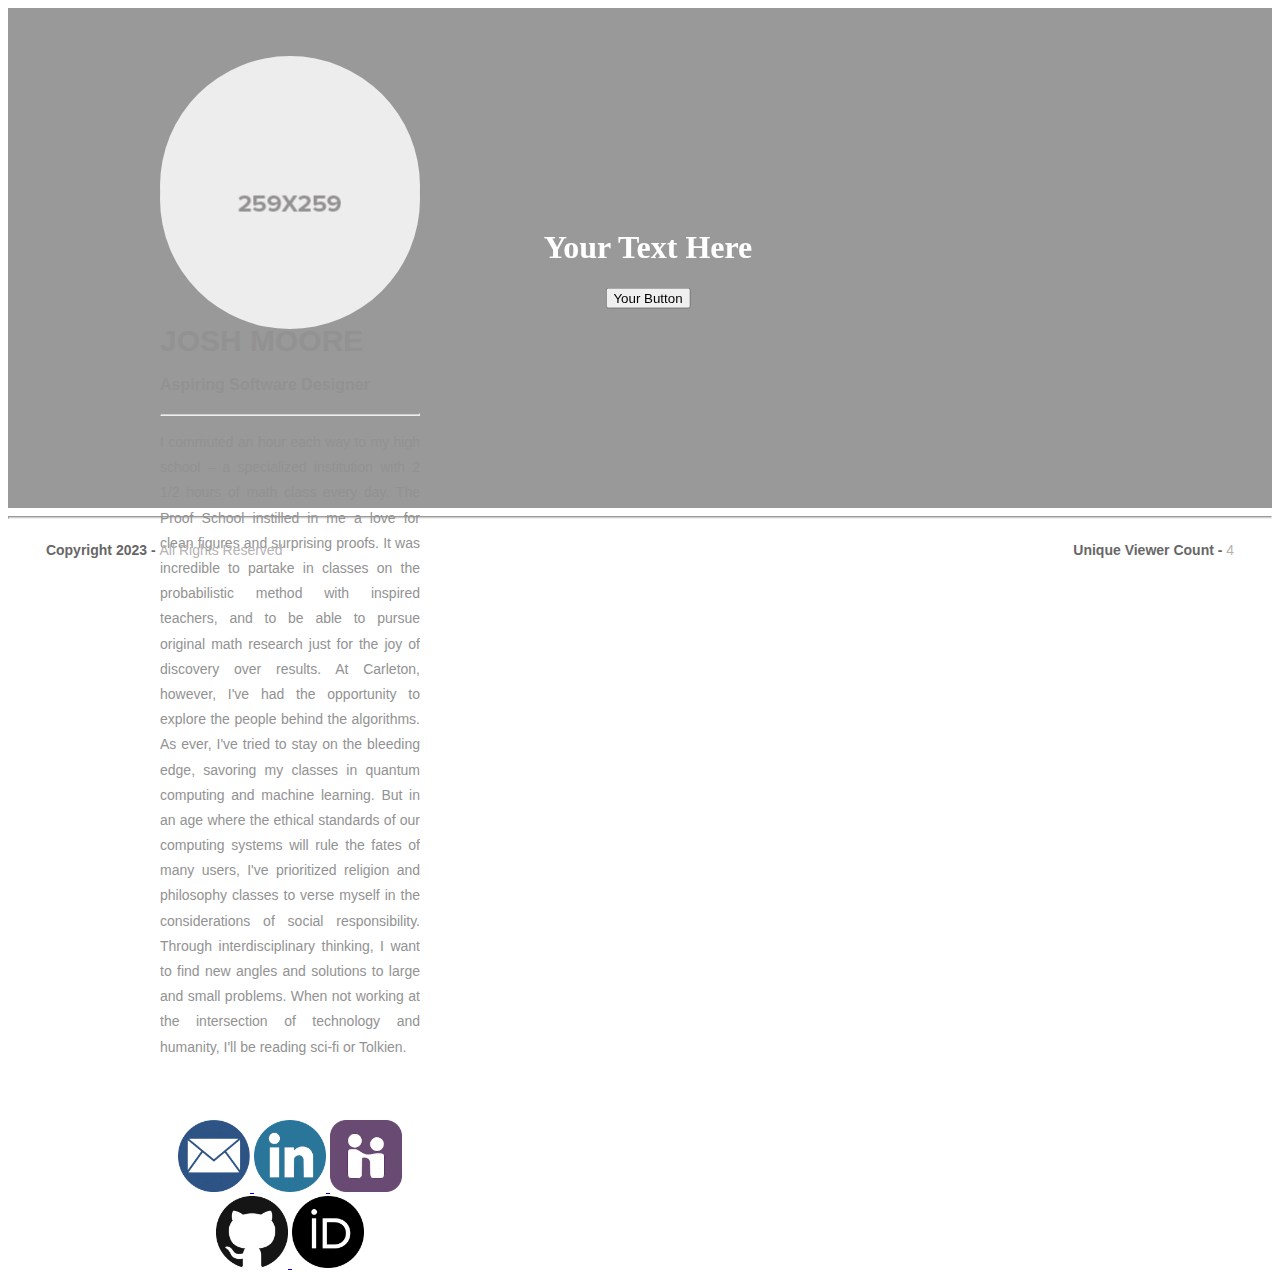
==== index.html @ 515a8f5a "Creating vienna project row" ====
<!doctype html>
<html>
<head>
<meta charset="UTF-8">
<meta name="viewport" content="width=device-width, initial-scale=1">
<title>About Page template By Adobe Dreamweaver</title>
<link href="styles/aboutPageStyle.css" rel="stylesheet" type="text/css">

<!--The following script tag downloads a font from the Adobe Edge Web Fonts server for use within the web page. We recommend that you do not modify it.-->
<script>var __adobewebfontsappname__="dreamweaver"</script><script src="http://use.edgefonts.net/montserrat:n4:default;source-sans-pro:n2:default.js" type="text/javascript"></script>
</head>

<body>
<!-- Header content -->
<header>
  <div class="profilePhoto"> 
    <!-- Profile photo --> 
    <img src="images/profilephoto.png" alt="Picture of me" class=profilePhoto>
	
  <!-- Identity details -->
  <section class="profileHeader">
    <h1>JOSH MOORE</h1>
    <h3>Aspiring Software Designer</h3>
    <hr>
    <p>I commuted an hour each way to my high school – a specialized institution with 2 1/2 hours of math class every day. The Proof School instilled in me a love for clean figures and surprising proofs. It was incredible to partake in classes on the probabilistic method with inspired teachers, and to be able to pursue original math research just for the joy of discovery over results.

	At Carleton, however, I've had the opportunity to explore the people behind the algorithms. As ever, I've tried to stay on the bleeding edge, savoring my classes in quantum computing and machine learning. But in an age where the ethical standards of our computing systems will rule the fates of many users, I've prioritized religion and philosophy classes to verse myself in the considerations of social responsibility. Through interdisciplinary thinking, I want to find new angles and solutions to large and small problems. 

	When not working at the intersection of technology and humanity, I'll be reading sci-fi or Tolkien.</p>
  </section>
  <!-- Links to Social network accounts -->
  <aside class="socialNetworkNavBar">
	<a href="mailto:moorej2@carleton.edu" class="social-media-button">
		<img src="images/socials/email.png" alt="Email Icon">
	</a>
    <a href="https://www.linkedin.com/in/josh-moore-8721551a2/" class="social-media-button">
    	<img src="images/socials/linkedin.png" alt="Linkedin Icon">
	</a>
	<a href="https://app.joinhandshake.com/stu/users/26780454" class="social-media-button">
    	<img src="images/socials/handshake.png" alt="Handshake Icon">
	</a>
	<a href="https://www.github.com/cosmcbun" class="social-media-button">
    	<img src="images/socials/github.png" alt="Github Icon">
	</a>
	<a href="https://www.orcid.org/0009-0009-2258-5365" class="social-media-button">
    	<img src="images/socials/orcid.png" alt="ORCID Icon">
	</a>
  </aside>
</header>
<!-- content -->
<section class="mainContent"> 
	<div id="compost" class="project-bar">
        <div class="project-info">
            <h1>Your Text Here</h1>
            <button>Your Button</button>
            <!-- Additional content here -->
        </div>
    </div>

  <!-- Contact details -->
  <!-- <section class="section1">
    <h2 class="sectionTitle">Content Holder 1</h2>
    <hr class="sectionTitleRule">
    <hr class="sectionTitleRule2">
    <div class="section1Content">
      <p><span>Email :</span> johndoe@email.com</p>
      <p><span>Website :</span> johndoe.com</p>
      <p><span>Phone :</span> (123)456 - 789000</p>
      <p><span>Address :</span> Anytown, Anycountry</p>
    </div>
  </section>
  <!-- Previous experience details -->
	
	
	
  <!-- <section class="section2">
    <h2 class="sectionTitle">Projects</h2>
    <hr class="sectionTitleRule">
    <hr class="sectionTitleRule2">
    <article class="section2Content">
      <h2 class="sectionContentTitle">Title & Company</h2>
      <h3 class="sectionContentSubTitle">Position / Date - Year</h3>
      <p class="sectionContent"> Lorem ipsum dolor sit amet, consectetuer adipiscing elit, sed diam nonummy nibh euismod tincidunt ut laoreet dolore magna aliquam erat volutpat. Ut wisi enim ad minim veniam, quis nostrud exerci tation ullamcorper suscipit lobortis nisl ut aliquip ex ea commodo consequat. Duis autem vel eum iriure dolor in hendrerit in vulputate velit esse molestie consequat, vel illum dolore eu feugiat nulla facilisis at vero eros et accumsan et iusto odio dignissim qui blandit praesent luptatum zzril delenit augue duis dolore te feugait nulla facilisi. Nam liber tempor cum soluta nobis eleifend option congue nihil imperdiet doming id quod mazim placerat facer possim assum. </p>
    </article>
    <article class="section2Content">
      <h2 class="sectionContentTitle"> Title & Company</h2>
      <h3 class="sectionContentSubTitle">Position / Date - Year</h3>
      <p class="sectionContent"> Lorem ipsum dolor sit amet, consectetuer adipiscing elit, sed diam nonummy nibh euismod tincidunt ut laoreet dolore magna aliquam erat volutpat. Ut wisi enim ad minim veniam, quis nostrud exerci tation ullamcorper suscipit lobortis nisl ut aliquip ex ea commodo consequat. Duis autem vel eum iriure dolor in hendrerit in vulputate velit esse molestie consequat, vel illum dolore eu feugiat nulla facilisis at vero eros et accumsan et iusto odio dignissim qui blandit praesent luptatum zzril delenit augue duis dolore te feugait nulla facilisi. Nam liber tempor cum soluta nobis eleifend option congue nihil imperdiet doming id quod mazim placerat facer possim assum. </p>
    </article>
</section>
    <!-- Replicate the above Div block to add more title and company details -->
</section>
<footer>
  <hr>
  <p class="footerDisclaimer">Copyright 2023 - <span>All Rights Reserved</span></p>
  <p class="footerNote">Unique Viewer Count - <span>4</span></p>
</footer>
</body>
</html>
---- styles/aboutPageStyle.css ----
@charset "utf-8";
/* Global Styles */

header {
	margin-left: auto;
	margin-right: auto;
	width: 92%;
	max-width: 960px;
	padding-left: 2.275%;
	padding-right: 2.275%;
}


.social-media-button img {
	height: 72px;
    filter: grayscale(40%); /* Make the image black and white */
    transition: filter 0.3s ease; /* Smooth transition for the filter */
}

.social-media-button:hover img {
    filter: none; /* Remove the filter on hover to show color */
}


.profilePhotoImage img {
	width: 260px;
	height: 260px;
}

.project-bar {
  /*   background-image: url('../images/compost project/dutch.JPG'); Replace with your image path */
    background-size: cover; /* Cover ensures the image covers the entire container */
    background-position: center; /* Centers the background image */
    position: relative; /* Allows absolute positioning of elements inside */
    width: 100vw; /* Full width of the container */
    height: 500px; /* Adjust the height as needed */
	
	
    filter: grayscale(90%); /* Make the image black and white */
    transition: filter 0.3s ease; /* Smooth transition for the filter */
}

#compost {
    background-image: url('../images/compost project/dutch.JPG'); /* Replace with your image path */
}

.project-info {
    position: absolute; /* Absolutely position the content within the container */
    top: 50%; /* Position the content in the middle */
    left: 50%;
    transform: translate(-50%, -50%); /* Center the content */
    color: white; /* Example text color */
    text-align: center; /* Center the text */
    /* Add additional styling as needed */
}

/* Add responsive design adjustments and other stylings as needed */



/* Header */
header {
	text-align: center;
	display: block;
}
header .profileLogo .logoPlaceholder {
	background-color: rgba(208,207,207,1.00);
	width: 187px;
	text-align: center;
}
header .logoPlaceholder span {
	width: 80px;
	height: 22px;
	font-family: 'Montserrat', sans-serif;
	color: rgba(255,255,255,1.00);
	font-size: 30px;
	font-weight: 700;
	line-height: 53px;
}
header .profilePhoto {
	background-color: rgba(237,237,237,1.00);
	width: 260px;
	border-radius: 50%;
	height: 260px;
	clear: both;
}
header .profileHeader h1 {
	font-family: 'Montserrat', sans-serif;
	color: rgba(146,146,146,1.00);
	font-size: 30px;
	font-weight: 700;
	line-height: 24px;
}
header .profileHeader h3 {
	font-family: sans-serif;
	color: rgba(146,146,146,1.00);
	font-size: 16px;
	font-weight: 700;
	line-height: 24px;
}
hr {
	background-color: rgba(208,207,207,1.00);
	height: 1px;
}
header .profileHeader p {
	font-family: sans-serif;
	color: rgba(146,146,146,1.00);
	font-size: 14px;
	font-weight: 400;
	line-height: 1.8;
	overflow-y: auto;
}
header .socialNetworkNavBar {
	text-align: center;
	display: block;
	margin-top: 60px;
	clear: both;
}
header .socialNetworkNavBar .socialNetworkNav {
	border-radius: 50%;
	cursor: pointer;
}
header .socialNetworkNavBar .socialNetworkNav img:hover {
	opacity: 0.5;
}
/* Main Content sections */
.mainContent {
	background-color: rgba(153,153,153,1.00);
}
/* Footer */
footer .footerDisclaimer {
	font-family: sans-serif;
	font-size: 14px;
	line-height: 18px;
	color: rgba(104,103,103,1.00);
	font-weight: 700;
}
footer .footerDisclaimer span {
	color: rgba(181,178,178,1.00);
	font-weight: 400;
}
footer .footerNote {
	font-family: sans-serif;
	font-size: 14px;
	line-height: 18px;
	color: rgba(104,103,103,1.00);
	font-weight: 700;
}
footer .footerNote span {
	color: rgba(181,178,178,1.00);
	font-weight: 400;
}

/* Media query for Mobile devices
@media only screen and (min-width : 285px) and (max-width : 480px) {
/* Header */
header {
	width: 100%;
	float: none;
}
header .profileLogo .logoPlaceholder {
	display: inline-block;
}
header .profilePhoto {
	display: inline-block;
}
header .profileHeader {
	text-align: center;
	margin-top: 10%;
}
header .profileHeader p {
	text-align: justify;
}
header .socialNetworkNavBar {
	text-align: center;
	display: block;
	margin-top: 60px;
	clear: both;
	margin-bottom: 15%;
}
header .socialNetworkNavBar .socialNetworkNav {
	width: 60px;
	height: 60px;
	display: inline-block;
	margin-right: 23px;
}
/* Main content sections */
.mainContent .section1 {
	text-align: center;
	margin-bottom: 10%;
}
.section1 .section1Title, .section2 .section1Title {
	text-align: center;
}
.section1 .sectionTitleRule, .section2 .sectionTitleRule {
	width: 100%;
}
.section1 .sectionTitleRule2, .section2 .sectionTitleRule2 {
	display: none;
}
.mainContent .section1 .section1Content {
	display: inline-block;
	text-align: left;
	font-family: sans-serif;
	text-align: justify;
}
.mainContent .section2 {
	display: block;
	text-align: center;
}
.section2 .section2Content {
	margin-top: 10%;
	text-align: justify;
	margin-bottom: 10%;
}
.mainContent .externalResourcesNav {
	margin-bottom: 10%;
}
.mainContent .externalResourcesNav .externalResources {
	width: 100%;
	height: 35px;
}
/* Footer */
footer {
	display: block;
	text-align: center;
	font-family: sans-serif;
}
}

/* Media Query for Tablets
@media only screen and (min-width : 481px) and (max-width : 1024px) {
/* Header */
header {
	width: 100%;
	float: none;
}
header .profileLogo .logoPlaceholder {
	display: inline-block;
	font-family: 'Montserrat', sans-serif;
}
header .profilePhoto {
	float: left;
	clear: both;
	margin-right: 3%;
	margin-top: 5%;
}
header .profileHeader {
	text-align: left;
	margin-top: 7%;
}
header .socialNetworkNavBar .socialNetworkNav {
	width: 74px;
	height: 74px;
	display: inline-block;
	margin-right: 23px;
}
/* Main content and sections */
.section1 .section1Title, .section2 .section1Title {
	text-align: center;
}
.section1 .sectionTitleRule, .section2 .sectionTitleRule {
	width: 100%;
}
.section1 .sectionTitleRule2, .section2 .sectionTitleRule2 {
	display: none;
}
.mainContent .section1 .section1Content {
	display: block;
	margin: 0% 0% 0% 20%;
	font-family: sans-serif;
	margin-top: 5%;
	margin-bottom: 5%;
}
.mainContent .section2 {
	clear: both;
}
.section2 .section2Content {
	padding: 0px;
	margin-left: 20%;
	font-family: sans-serif;
	margin-top: 5%;
	margin-bottom: 5%;
}
.mainContent .externalResourcesNav {
	margin-left: 20%;
	margin-top: 40px;
	margin-bottom: 40px;
	text-align: center;
	padding-top: 0px;
	clear: both;
}
.mainContent .externalResourcesNav .externalResources {
	width: 199px;
	height: 48px;
	margin-top: 5%;
}
/* Footer */
footer .footerDisclaimer {
	float: left;
	margin-left: 3%;
	font-family: sans-serif;
}
footer .footerNote {
	float: right;
	margin-right: 3%;
	font-family: sans-serif;
}
}

*/


/* Desktops and laptops  */
@media only screen and (min-width:1025px) {
/* Header */
header .profileLogo .logoPlaceholder {
	float: left;
	margin-bottom: 50px;
}
header .profilePhoto {
	float: left;
	clear: both;
	margin-right: 3%;
}
header .profileHeader {
	text-align: left;
	padding-top: 10%;
}
header .socialNetworkNavBar .socialNetworkNav {
	width: 74px;
	height: 74px;
	display: inline-block;
	margin-right: 23px;
}
/* Footer */
footer .footerDisclaimer {
	float: left;
	margin-left: 3%;
	font-family: sans-serif;
}
footer .footerNote {
	float: right;
	margin-right: 3%;
	font-family: sans-serif;
}
}
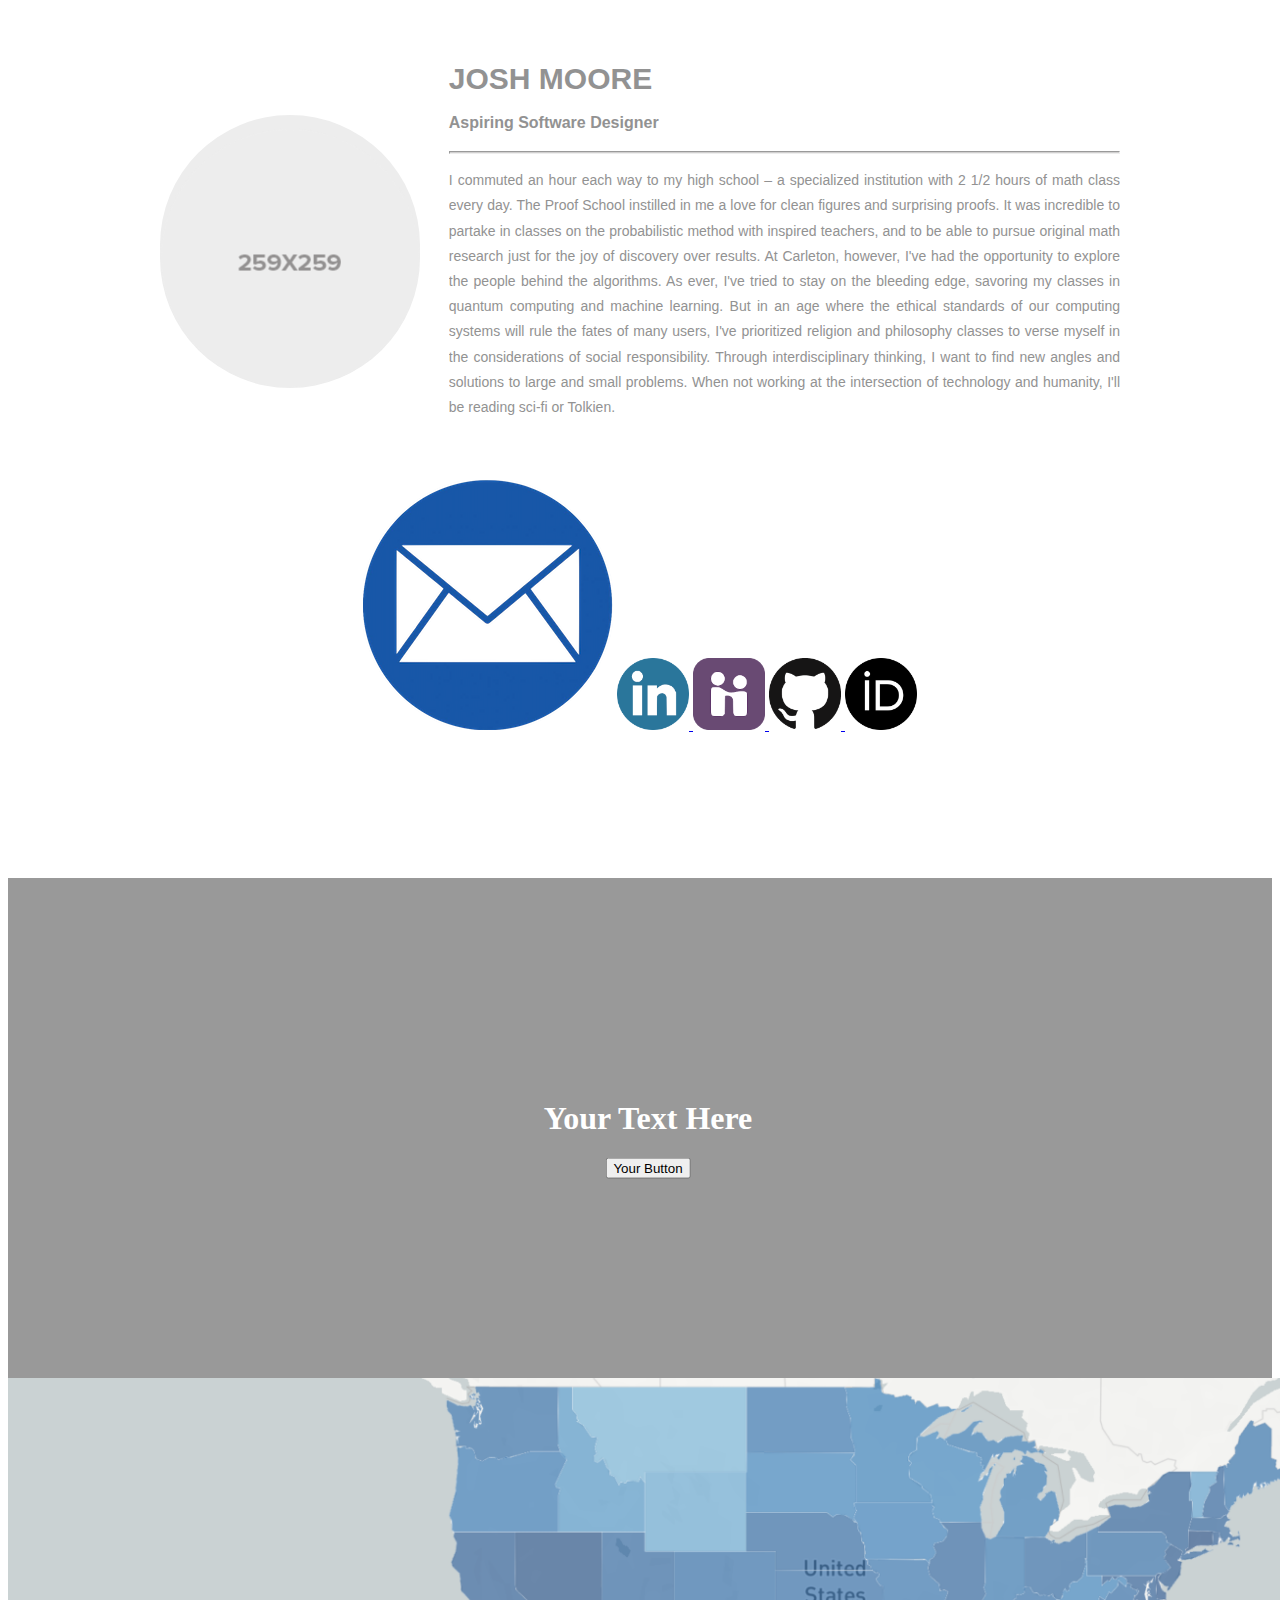
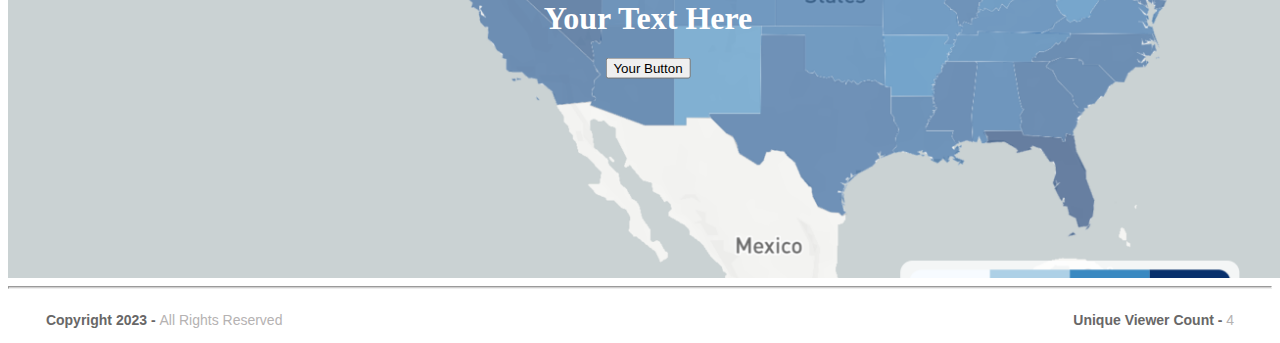
==== commit 4b68d15b: "first two banners" ====
--- a/index.html
+++ b/index.html
@@ -15,7 +15,8 @@
 <header>
   <div class="profilePhoto"> 
     <!-- Profile photo --> 
-    <img src="images/profilephoto.png" alt="Picture of me" class=profilePhoto>
+	  <img src="images/profilephoto.png" alt="Picture of me" class="profilePhoto">
+	</div>
 	
   <!-- Identity details -->
   <section class="profileHeader">
@@ -30,9 +31,8 @@
   </section>
   <!-- Links to Social network accounts -->
   <aside class="socialNetworkNavBar">
-	<a href="mailto:moorej2@carleton.edu" class="social-media-button">
-		<img src="images/socials/email.png" alt="Email Icon">
-	</a>
+		<img src="images/socials/email.png" alt="Email Icon" href="mailto:moorej2@carleton.edu" class="social-media-button">
+
     <a href="https://www.linkedin.com/in/josh-moore-8721551a2/" class="social-media-button">
     	<img src="images/socials/linkedin.png" alt="Linkedin Icon">
 	</a>
@@ -50,6 +50,14 @@
 <!-- content -->
 <section class="mainContent"> 
 	<div id="compost" class="project-bar">
+        <div class="project-info">
+            <h1>Your Text Here</h1>
+            <button>Your Button</button>
+            <!-- Additional content here -->
+        </div>
+    </div>
+
+	<div id="tpi" class="project-bar">
         <div class="project-info">
             <h1>Your Text Here</h1>
             <button>Your Button</button>
--- a/styles/aboutPageStyle.css
+++ b/styles/aboutPageStyle.css
@@ -28,20 +28,18 @@
 }
 
 .project-bar {
-  /*   background-image: url('../images/compost project/dutch.JPG'); Replace with your image path */
     background-size: cover; /* Cover ensures the image covers the entire container */
     background-position: center; /* Centers the background image */
     position: relative; /* Allows absolute positioning of elements inside */
     width: 100vw; /* Full width of the container */
     height: 500px; /* Adjust the height as needed */
-	
-	
-    filter: grayscale(90%); /* Make the image black and white */
-    transition: filter 0.3s ease; /* Smooth transition for the filter */
 }
 
 #compost {
     background-image: url('../images/compost project/dutch.JPG'); /* Replace with your image path */
+}
+#tpi {
+    background-image: url('../images/tpi project/clean.png'); /* Replace with your image path */
 }
 
 .project-info {
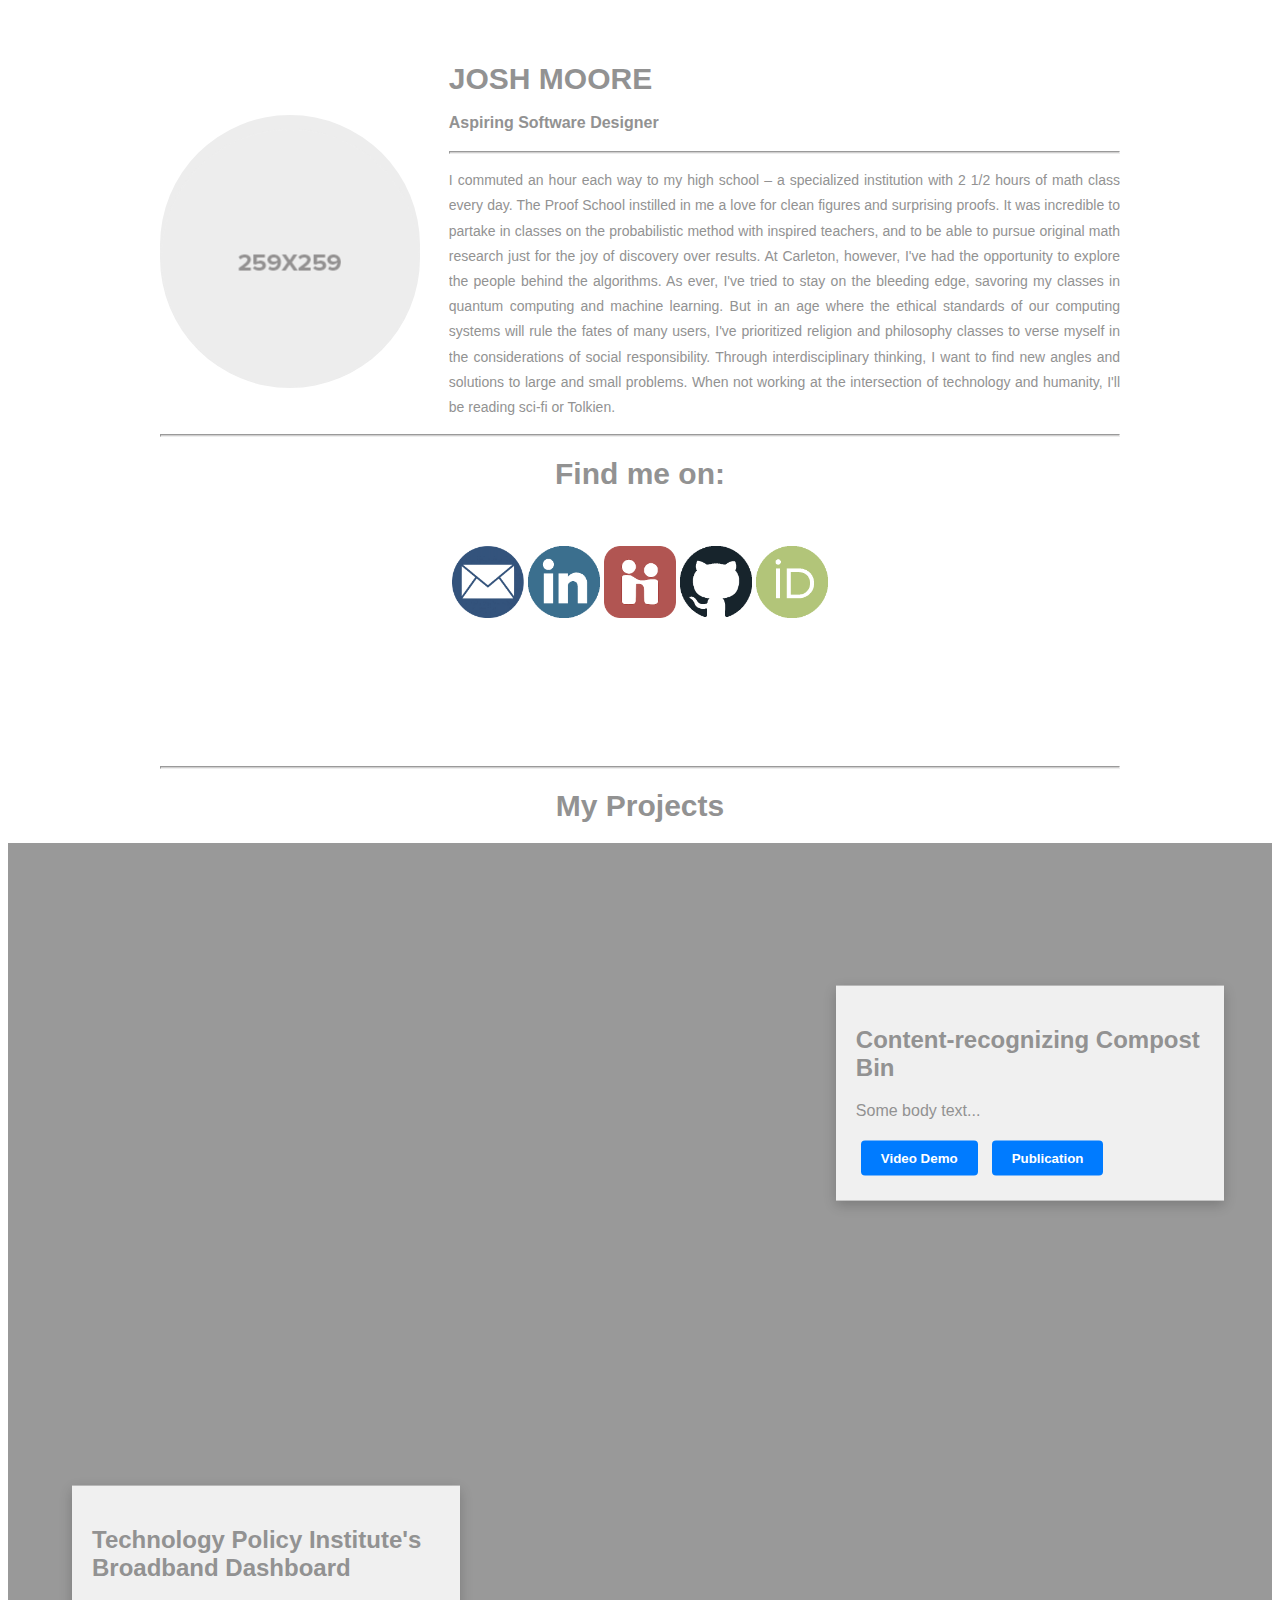
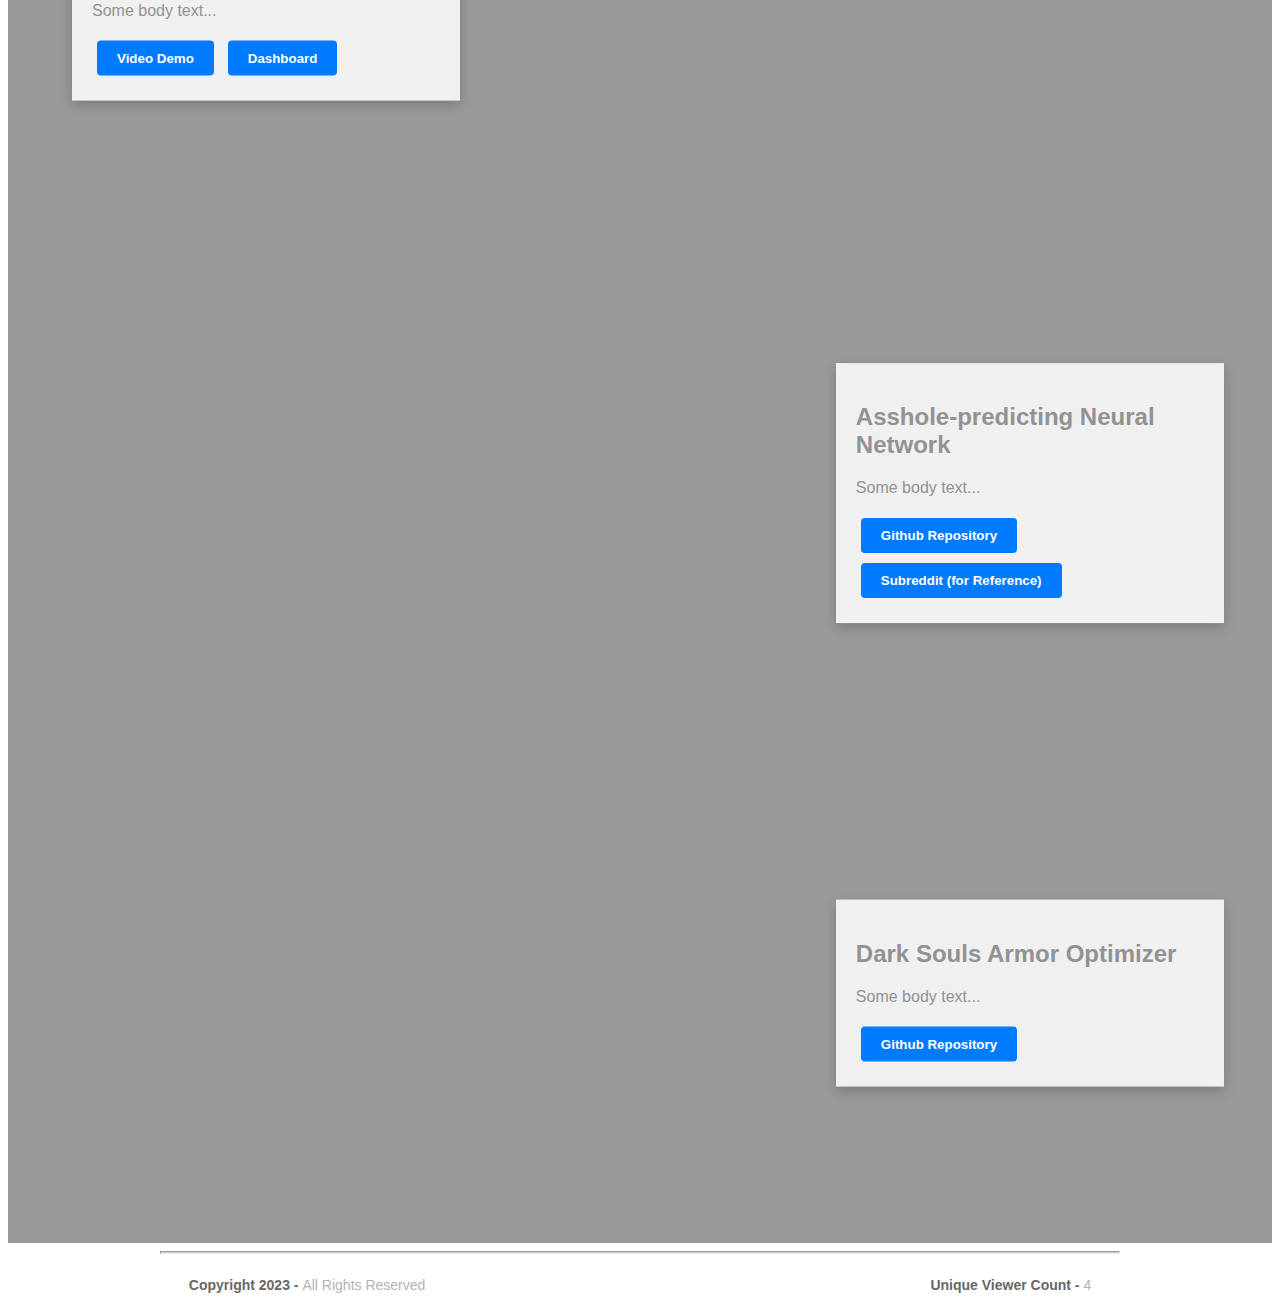
==== commit c1a7f0f1: "Project bars coming along" ====
--- a/index.html
+++ b/index.html
@@ -15,7 +15,7 @@
 <header>
   <div class="profilePhoto"> 
     <!-- Profile photo --> 
-	  <img src="images/profilephoto.png" alt="Picture of me" class="profilePhoto">
+	  <img src="images/profilephoto.png" alt="Picture of Josh Moore" class="profilePhoto">
 	</div>
 	
   <!-- Identity details -->
@@ -28,11 +28,14 @@
 	At Carleton, however, I've had the opportunity to explore the people behind the algorithms. As ever, I've tried to stay on the bleeding edge, savoring my classes in quantum computing and machine learning. But in an age where the ethical standards of our computing systems will rule the fates of many users, I've prioritized religion and philosophy classes to verse myself in the considerations of social responsibility. Through interdisciplinary thinking, I want to find new angles and solutions to large and small problems. 
 
 	When not working at the intersection of technology and humanity, I'll be reading sci-fi or Tolkien.</p>
+	  <hr>
   </section>
   <!-- Links to Social network accounts -->
+<h2 id="socials-label">Find me on:</h2>
   <aside class="socialNetworkNavBar">
-		<img src="images/socials/email.png" alt="Email Icon" href="mailto:moorej2@carleton.edu" class="social-media-button">
-
+	<a href="mailto:moorej2@carleton.edu" class="social-media-button">
+		<img src="images/socials/email.png" alt="Email Icon">
+	</a>
     <a href="https://www.linkedin.com/in/josh-moore-8721551a2/" class="social-media-button">
     	<img src="images/socials/linkedin.png" alt="Linkedin Icon">
 	</a>
@@ -46,57 +49,45 @@
     	<img src="images/socials/orcid.png" alt="ORCID Icon">
 	</a>
   </aside>
+<hr>
 </header>
 <!-- content -->
-<section class="mainContent"> 
+<h2 id="projects-label">My Projects</h2>
+  <section class="mainContent"> 
 	<div id="compost" class="project-bar">
-        <div class="project-info">
-            <h1>Your Text Here</h1>
-            <button>Your Button</button>
-            <!-- Additional content here -->
-        </div>
+      <div class="project-content right">
+        <h2>Content-recognizing Compost Bin</h2>
+        <p>Some body text...</p>
+        <a href="https://www.youtube.com/watch?v=Ou5JqmEKbwk"><button class="project-button">Video Demo</button></a>
+        <a href="https://doi.org/10.1145/3626705.3631881"><button class="project-button">Publication</button></a>
+      </div>
     </div>
 
 	<div id="tpi" class="project-bar">
-        <div class="project-info">
-            <h1>Your Text Here</h1>
-            <button>Your Button</button>
-            <!-- Additional content here -->
-        </div>
+      <div class="project-content left">
+        <h2>Technology Policy Institute's Broadband Dashboard</h2>
+        <p>Some body text...</p>
+        <a href="https://youtu.be/ejzFaKAirOI"><button class="project-button">Video Demo</button></a>
+        <a href="https://tpibroadband.com/"><button class="project-button">Dashboard</button></a>
+      </div>
     </div>
-
-  <!-- Contact details -->
-  <!-- <section class="section1">
-    <h2 class="sectionTitle">Content Holder 1</h2>
-    <hr class="sectionTitleRule">
-    <hr class="sectionTitleRule2">
-    <div class="section1Content">
-      <p><span>Email :</span> johndoe@email.com</p>
-      <p><span>Website :</span> johndoe.com</p>
-      <p><span>Phone :</span> (123)456 - 789000</p>
-      <p><span>Address :</span> Anytown, Anycountry</p>
+	
+	<div id="aita" class="project-bar">
+      <div class="project-content right">
+        <h2>Asshole-predicting Neural Network</h2>
+        <p>Some body text...</p>
+        <a href="https://github.com/cosmcbun/CS230_AITA_Final_Project"><button class="project-button">Github Repository</button></a>
+        <a href="https://www.reddit.com/r/AmItheAsshole/"><button class="project-button">Subreddit (for Reference)</button></a>
+      </div>
     </div>
-  </section>
-  <!-- Previous experience details -->
 	
-	
-	
-  <!-- <section class="section2">
-    <h2 class="sectionTitle">Projects</h2>
-    <hr class="sectionTitleRule">
-    <hr class="sectionTitleRule2">
-    <article class="section2Content">
-      <h2 class="sectionContentTitle">Title & Company</h2>
-      <h3 class="sectionContentSubTitle">Position / Date - Year</h3>
-      <p class="sectionContent"> Lorem ipsum dolor sit amet, consectetuer adipiscing elit, sed diam nonummy nibh euismod tincidunt ut laoreet dolore magna aliquam erat volutpat. Ut wisi enim ad minim veniam, quis nostrud exerci tation ullamcorper suscipit lobortis nisl ut aliquip ex ea commodo consequat. Duis autem vel eum iriure dolor in hendrerit in vulputate velit esse molestie consequat, vel illum dolore eu feugiat nulla facilisis at vero eros et accumsan et iusto odio dignissim qui blandit praesent luptatum zzril delenit augue duis dolore te feugait nulla facilisi. Nam liber tempor cum soluta nobis eleifend option congue nihil imperdiet doming id quod mazim placerat facer possim assum. </p>
-    </article>
-    <article class="section2Content">
-      <h2 class="sectionContentTitle"> Title & Company</h2>
-      <h3 class="sectionContentSubTitle">Position / Date - Year</h3>
-      <p class="sectionContent"> Lorem ipsum dolor sit amet, consectetuer adipiscing elit, sed diam nonummy nibh euismod tincidunt ut laoreet dolore magna aliquam erat volutpat. Ut wisi enim ad minim veniam, quis nostrud exerci tation ullamcorper suscipit lobortis nisl ut aliquip ex ea commodo consequat. Duis autem vel eum iriure dolor in hendrerit in vulputate velit esse molestie consequat, vel illum dolore eu feugiat nulla facilisis at vero eros et accumsan et iusto odio dignissim qui blandit praesent luptatum zzril delenit augue duis dolore te feugait nulla facilisi. Nam liber tempor cum soluta nobis eleifend option congue nihil imperdiet doming id quod mazim placerat facer possim assum. </p>
-    </article>
-</section>
-    <!-- Replicate the above Div block to add more title and company details -->
+	<div id="souls" class="project-bar">
+      <div class="project-content right">
+        <h2>Dark Souls Armor Optimizer</h2>
+        <p>Some body text...</p>
+        <a href="https://github.com/cosmcbun/Dark-Souls-Armor-Optimizer"><button class="project-button">Github Repository</button></a>
+      </div>
+    </div>
 </section>
 <footer>
   <hr>
--- a/styles/aboutPageStyle.css
+++ b/styles/aboutPageStyle.css
@@ -1,7 +1,7 @@
 @charset "utf-8";
 /* Global Styles */
 
-header {
+header, footer {
 	margin-left: auto;
 	margin-right: auto;
 	width: 92%;
@@ -13,7 +13,7 @@
 
 .social-media-button img {
 	height: 72px;
-    filter: grayscale(40%); /* Make the image black and white */
+    filter: grayscale(50%); /* Make the image black and white */
     transition: filter 0.3s ease; /* Smooth transition for the filter */
 }
 
@@ -26,32 +26,77 @@
 	width: 260px;
 	height: 260px;
 }
+
+#projects-label, #socials-label {
+	font-family: 'Montserrat', sans-serif;
+	color: rgba(146,146,146,1.00);
+	font-size: 30px;
+	font-weight: 700;
+	line-height: 24px;
+	text-align-last: center;
+}
+
 
 .project-bar {
     background-size: cover; /* Cover ensures the image covers the entire container */
     background-position: center; /* Centers the background image */
     position: relative; /* Allows absolute positioning of elements inside */
-    width: 100vw; /* Full width of the container */
+    width: 100vw; /* Full width of the container causes a scroll wheel on bottom, sadly */
     height: 500px; /* Adjust the height as needed */
-}
-
-#compost {
-    background-image: url('../images/compost project/dutch.JPG'); /* Replace with your image path */
-}
-#tpi {
-    background-image: url('../images/tpi project/clean.png'); /* Replace with your image path */
-}
-
-.project-info {
-    position: absolute; /* Absolutely position the content within the container */
-    top: 50%; /* Position the content in the middle */
-    left: 50%;
-    transform: translate(-50%, -50%); /* Center the content */
-    color: white; /* Example text color */
-    text-align: center; /* Center the text */
-    /* Add additional styling as needed */
-}
-
+	
+    background-repeat: no-repeat;
+	background-attachment: fixed;
+}
+
+#compost {background-image: url('../images/compost project/dutch.JPG');}
+#tpi {background-image: url('../images/tpi project/clean.png');}
+#aita {background-image: url('../images/aita project/base.png');}
+#souls {background-image: url('../images/souls project/base.png');}
+
+.project-content {
+    position: absolute;
+    top: 50%; /* Center vertically */
+    transform: translateY(-50%);
+    width: 27.2%; /* Adjust as needed */
+    background-color: #f0f0f0; /* Your chosen background color */
+    padding: 20px;
+    box-shadow: 0 4px 12px rgba(0,0,0,0.2); /* Optional: adds depth */
+    /* Add more styling as needed */
+}
+
+.project-content.right {right: 5%;}
+.project-content.left {left: 5%;}
+
+.project-content h2, .project-content p {
+    font-family: 'Montserrat', sans-serif;
+	color: rgba(146,146,146,1.00);
+}
+
+.project-button {
+    display: inline-block;
+    padding: 10px 20px; /* Adjust size as needed */
+    background-color: #007BFF; /* Your chosen button color */
+    color: white; /* Text color */
+    text-align: center;
+    text-decoration: none; /* Removes underline from links */
+    font-weight: bold;
+    border: none;
+    border-radius: 4px; /* Optional: for slightly rounded corners */
+    transition: background-color 0.3s ease; /* Smooth transition for hover effect */
+    margin: 5px; /* Space between buttons */
+}
+
+.project-button:hover {
+    background-color: #0056b3; /* Darker shade for hover effect */
+    /* Additional hover styles */
+}
+
+
+
+
+a {
+	text-decoration: none;
+}
 /* Add responsive design adjustments and other stylings as needed */
 
 
@@ -111,7 +156,7 @@
 header .socialNetworkNavBar {
 	text-align: center;
 	display: block;
-	margin-top: 60px;
+	margin-top: 0px;
 	clear: both;
 }
 header .socialNetworkNavBar .socialNetworkNav {
@@ -165,6 +210,7 @@
 header .profileHeader {
 	text-align: center;
 	margin-top: 10%;
+	max-height: 400px;
 }
 header .profileHeader p {
 	text-align: justify;
@@ -306,8 +352,6 @@
 }
 }
 
-*/
-
 
 /* Desktops and laptops  */
 @media only screen and (min-width:1025px) {
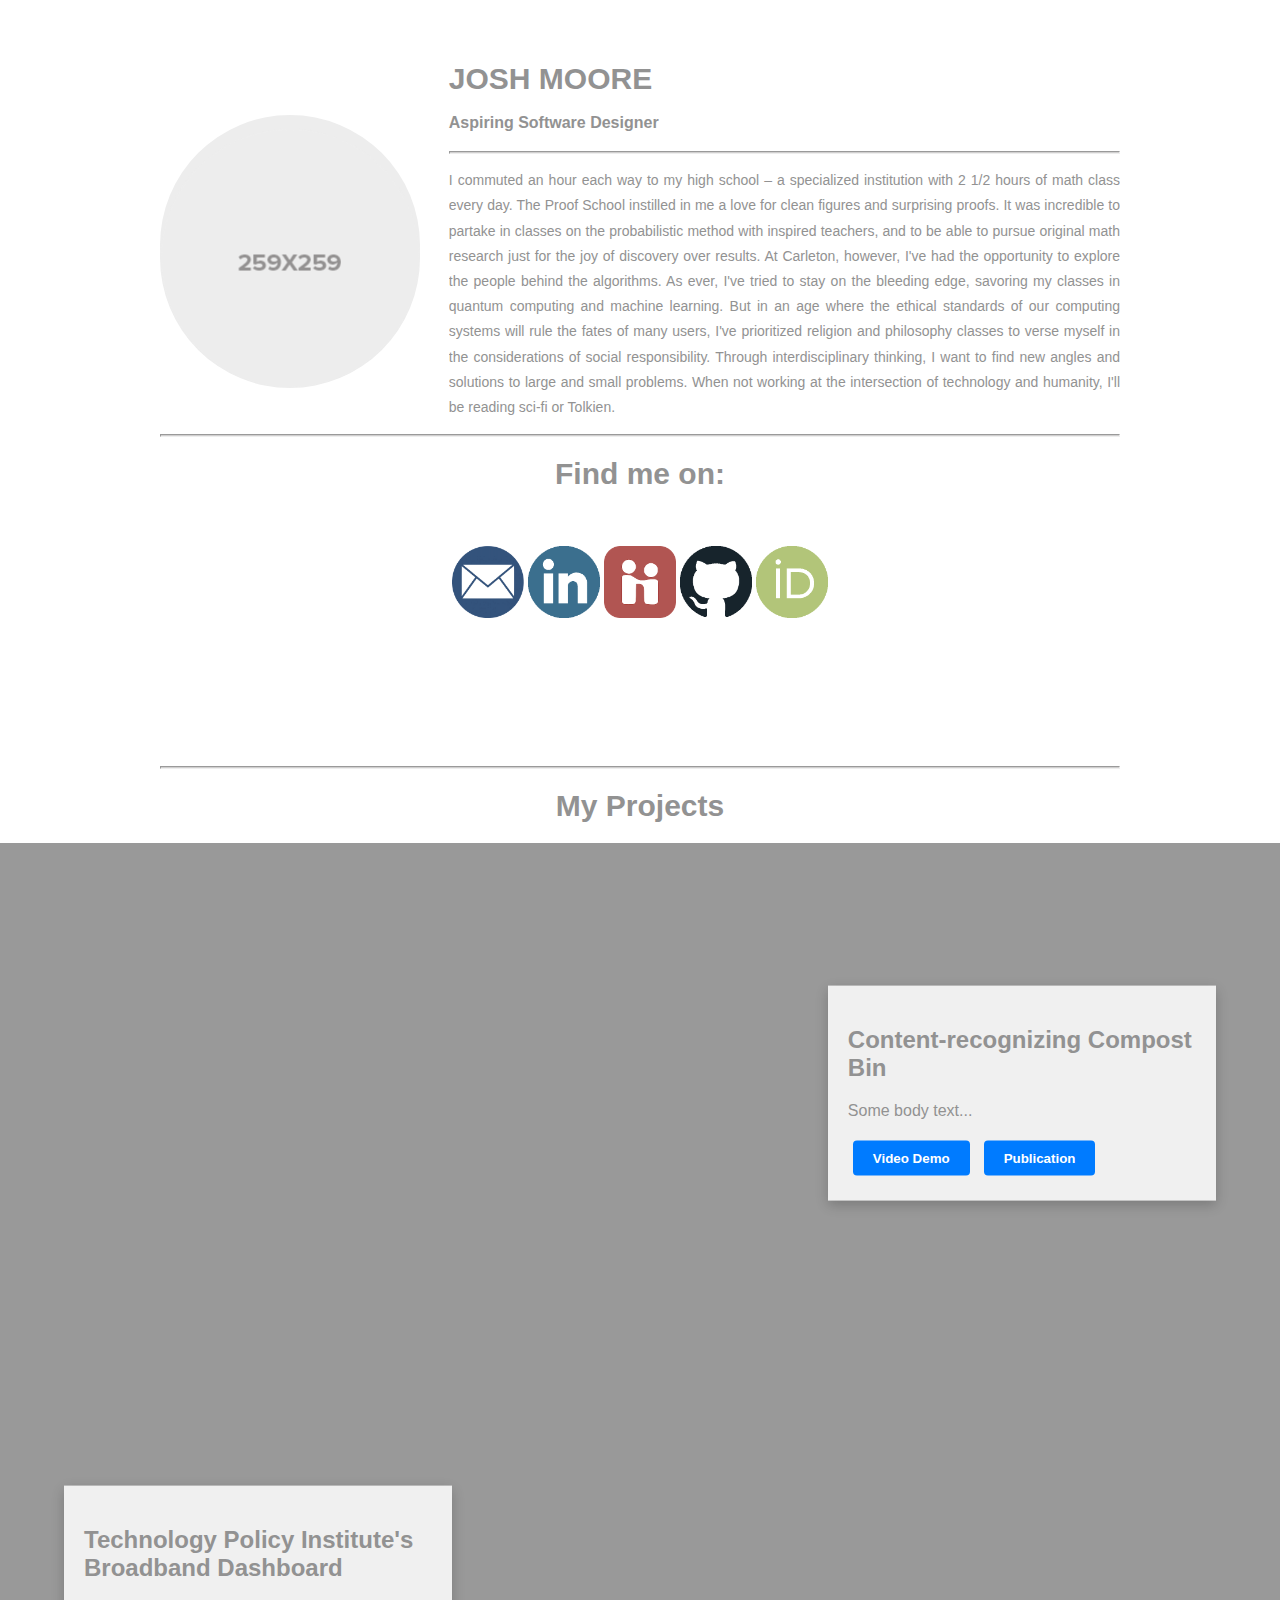
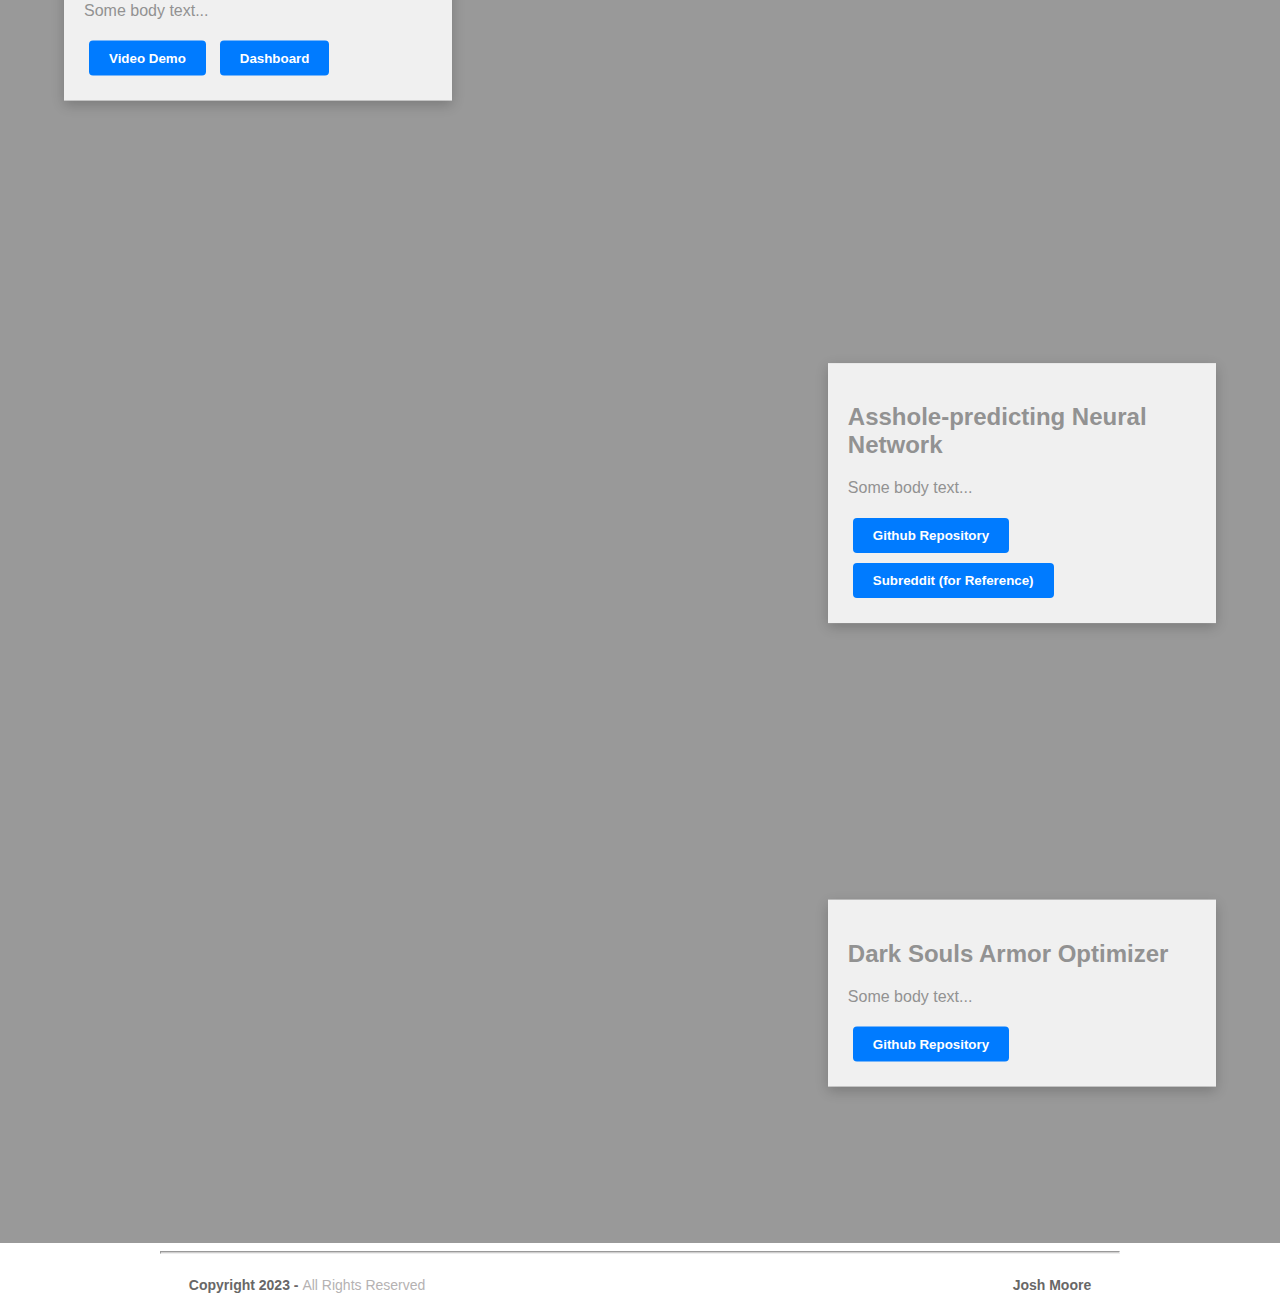
==== commit ef32d13e: "fixed scrollbar on bottom yay" ====
--- a/index.html
+++ b/index.html
@@ -92,7 +92,16 @@
 <footer>
   <hr>
   <p class="footerDisclaimer">Copyright 2023 - <span>All Rights Reserved</span></p>
-  <p class="footerNote">Unique Viewer Count - <span>4</span></p>
+  <p class="footerNote">Josh Moore</p>
 </footer>
+
+<script>
+    document.addEventListener("DOMContentLoaded", function() {
+        var scrollbarWidth = window.innerWidth - document.documentElement.clientWidth;
+        var imageContainer = document.querySelector('.project-bar');
+        imageContainer.style.width = `calc(100vw - ${scrollbarWidth}px)`;
+    });
+</script>
+	
 </body>
 </html>
--- a/styles/aboutPageStyle.css
+++ b/styles/aboutPageStyle.css
@@ -10,6 +10,11 @@
 	padding-right: 2.275%;
 }
 
+body {
+	margin: 0;
+    padding: 0;
+}
+
 
 .social-media-button img {
 	height: 72px;
@@ -41,7 +46,7 @@
     background-size: cover; /* Cover ensures the image covers the entire container */
     background-position: center; /* Centers the background image */
     position: relative; /* Allows absolute positioning of elements inside */
-    width: 100vw; /* Full width of the container causes a scroll wheel on bottom, sadly */
+    /*width: calc(100vw - 15px);  17 is the approx. width of the vertical scrollbar */
     height: 500px; /* Adjust the height as needed */
 	
     background-repeat: no-repeat;
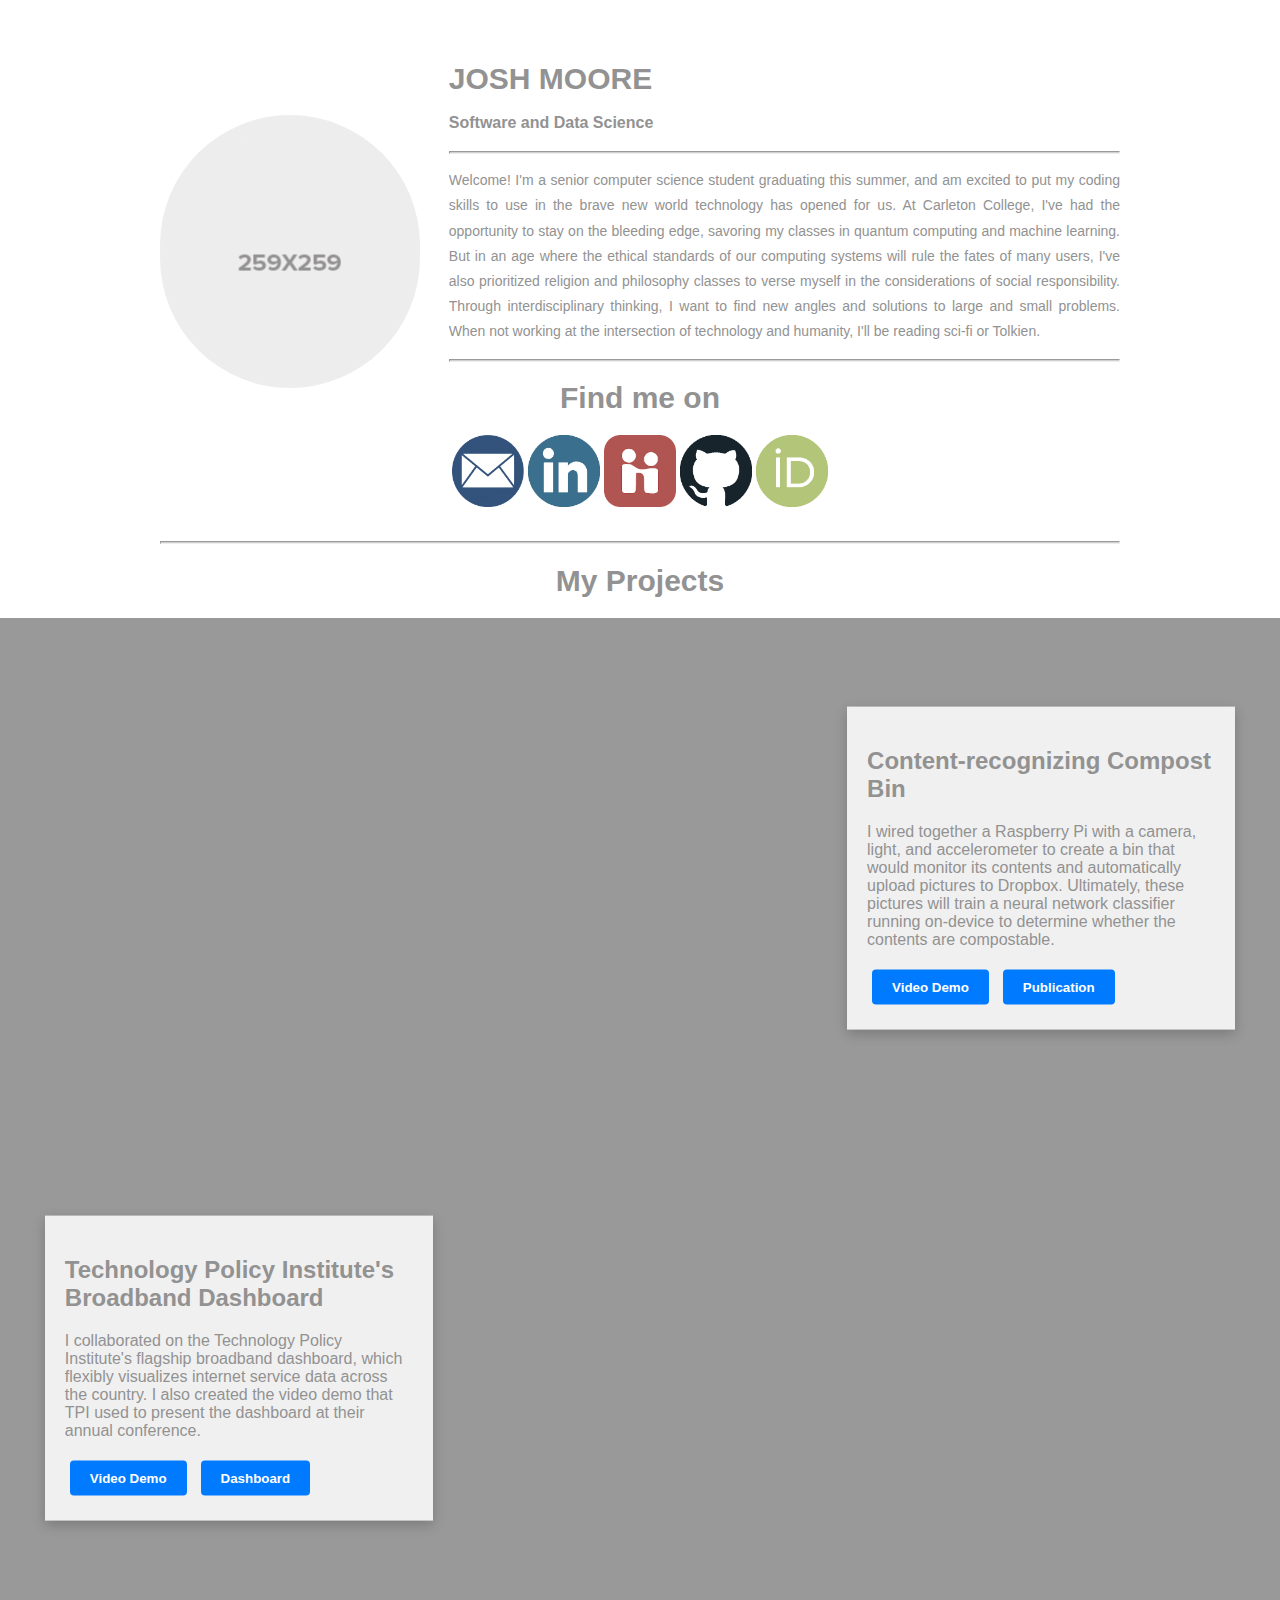
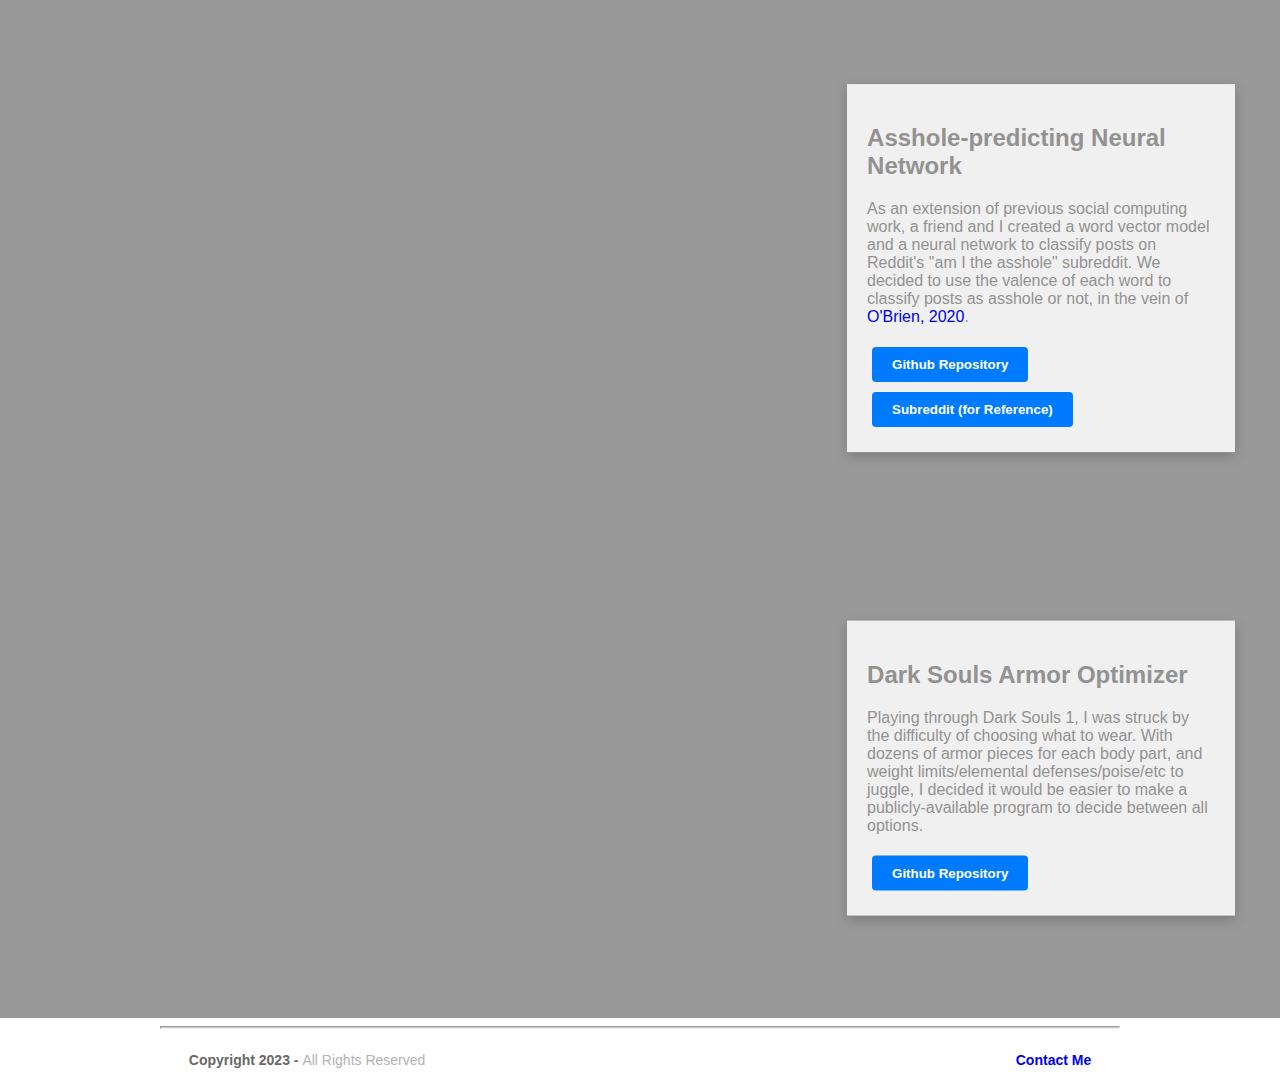
==== commit 34697dfa: "Final for now" ====
--- a/index.html
+++ b/index.html
@@ -3,7 +3,7 @@
 <head>
 <meta charset="UTF-8">
 <meta name="viewport" content="width=device-width, initial-scale=1">
-<title>About Page template By Adobe Dreamweaver</title>
+<title>Josh Moore's Homepage</title>
 <link href="styles/aboutPageStyle.css" rel="stylesheet" type="text/css">
 
 <!--The following script tag downloads a font from the Adobe Edge Web Fonts server for use within the web page. We recommend that you do not modify it.-->
@@ -21,17 +21,15 @@
   <!-- Identity details -->
   <section class="profileHeader">
     <h1>JOSH MOORE</h1>
-    <h3>Aspiring Software Designer</h3>
+    <h3>Software and Data Science</h3>
     <hr>
-    <p>I commuted an hour each way to my high school – a specialized institution with 2 1/2 hours of math class every day. The Proof School instilled in me a love for clean figures and surprising proofs. It was incredible to partake in classes on the probabilistic method with inspired teachers, and to be able to pursue original math research just for the joy of discovery over results.
-
-	At Carleton, however, I've had the opportunity to explore the people behind the algorithms. As ever, I've tried to stay on the bleeding edge, savoring my classes in quantum computing and machine learning. But in an age where the ethical standards of our computing systems will rule the fates of many users, I've prioritized religion and philosophy classes to verse myself in the considerations of social responsibility. Through interdisciplinary thinking, I want to find new angles and solutions to large and small problems. 
+    <p>Welcome! I'm a senior computer science student graduating this summer, and am excited to put my coding skills to use in the brave new world technology has opened for us. At Carleton College, I've had the opportunity to stay on the bleeding edge, savoring my classes in quantum computing and machine learning. But in an age where the ethical standards of our computing systems will rule the fates of many users, I've also prioritized religion and philosophy classes to verse myself in the considerations of social responsibility. Through interdisciplinary thinking, I want to find new angles and solutions to large and small problems. 
 
 	When not working at the intersection of technology and humanity, I'll be reading sci-fi or Tolkien.</p>
 	  <hr>
   </section>
   <!-- Links to Social network accounts -->
-<h2 id="socials-label">Find me on:</h2>
+<h2 id="socials-label">Find me on</h2>
   <aside class="socialNetworkNavBar">
 	<a href="mailto:moorej2@carleton.edu" class="social-media-button">
 		<img src="images/socials/email.png" alt="Email Icon">
@@ -57,7 +55,7 @@
 	<div id="compost" class="project-bar">
       <div class="project-content right">
         <h2>Content-recognizing Compost Bin</h2>
-        <p>Some body text...</p>
+        <p>I wired together a Raspberry Pi with a camera, light, and accelerometer to create a bin that would monitor its contents and automatically upload pictures to Dropbox. Ultimately, these pictures will train a neural network classifier running on-device to determine whether the contents are compostable.</p>
         <a href="https://www.youtube.com/watch?v=Ou5JqmEKbwk"><button class="project-button">Video Demo</button></a>
         <a href="https://doi.org/10.1145/3626705.3631881"><button class="project-button">Publication</button></a>
       </div>
@@ -66,7 +64,7 @@
 	<div id="tpi" class="project-bar">
       <div class="project-content left">
         <h2>Technology Policy Institute's Broadband Dashboard</h2>
-        <p>Some body text...</p>
+        <p>I collaborated on the Technology Policy Institute's flagship broadband dashboard, which flexibly visualizes internet service data across the country. I also created the video demo that TPI used to present the dashboard at their annual conference.</p>
         <a href="https://youtu.be/ejzFaKAirOI"><button class="project-button">Video Demo</button></a>
         <a href="https://tpibroadband.com/"><button class="project-button">Dashboard</button></a>
       </div>
@@ -75,7 +73,7 @@
 	<div id="aita" class="project-bar">
       <div class="project-content right">
         <h2>Asshole-predicting Neural Network</h2>
-        <p>Some body text...</p>
+        <p>As an extension of previous social computing work, a friend and I created a word vector model and a neural network to classify posts on Reddit's "am I the asshole" subreddit. We decided to use the valence of each word to classify posts as asshole or not, in the vein of <a href="https://iterative.ai/blog/a-public-reddit-dataset">O'Brien, 2020</a>.</p>
         <a href="https://github.com/cosmcbun/CS230_AITA_Final_Project"><button class="project-button">Github Repository</button></a>
         <a href="https://www.reddit.com/r/AmItheAsshole/"><button class="project-button">Subreddit (for Reference)</button></a>
       </div>
@@ -84,7 +82,7 @@
 	<div id="souls" class="project-bar">
       <div class="project-content right">
         <h2>Dark Souls Armor Optimizer</h2>
-        <p>Some body text...</p>
+        <p>Playing through Dark Souls 1, I was struck by the difficulty of choosing what to wear. With dozens of armor pieces for each body part, and weight limits/elemental defenses/poise/etc to juggle, I decided it would be easier to make a publicly-available program to decide between all options.</p>
         <a href="https://github.com/cosmcbun/Dark-Souls-Armor-Optimizer"><button class="project-button">Github Repository</button></a>
       </div>
     </div>
@@ -92,7 +90,7 @@
 <footer>
   <hr>
   <p class="footerDisclaimer">Copyright 2023 - <span>All Rights Reserved</span></p>
-  <p class="footerNote">Josh Moore</p>
+  <p class="footerNote"><a href="mailto:moorej2@carleton.edu">Contact Me</a></p>
 </footer>
 
 <script>
--- a/styles/aboutPageStyle.css
+++ b/styles/aboutPageStyle.css
@@ -18,6 +18,7 @@
 
 .social-media-button img {
 	height: 72px;
+	width: 72px;
     filter: grayscale(50%); /* Make the image black and white */
     transition: filter 0.3s ease; /* Smooth transition for the filter */
 }
@@ -69,8 +70,8 @@
     /* Add more styling as needed */
 }
 
-.project-content.right {right: 5%;}
-.project-content.left {left: 5%;}
+.project-content.right {right: 3.5%;}
+.project-content.left {left: 3.5%;}
 
 .project-content h2, .project-content p {
     font-family: 'Montserrat', sans-serif;
@@ -162,10 +163,10 @@
 	text-align: center;
 	display: block;
 	margin-top: 0px;
+	margin-bottom: 30px;
 	clear: both;
 }
 header .socialNetworkNavBar .socialNetworkNav {
-	border-radius: 50%;
 	cursor: pointer;
 }
 header .socialNetworkNavBar .socialNetworkNav img:hover {
@@ -223,9 +224,7 @@
 header .socialNetworkNavBar {
 	text-align: center;
 	display: block;
-	margin-top: 60px;
-	clear: both;
-	margin-bottom: 15%;
+	clear: both;
 }
 header .socialNetworkNavBar .socialNetworkNav {
 	width: 60px;
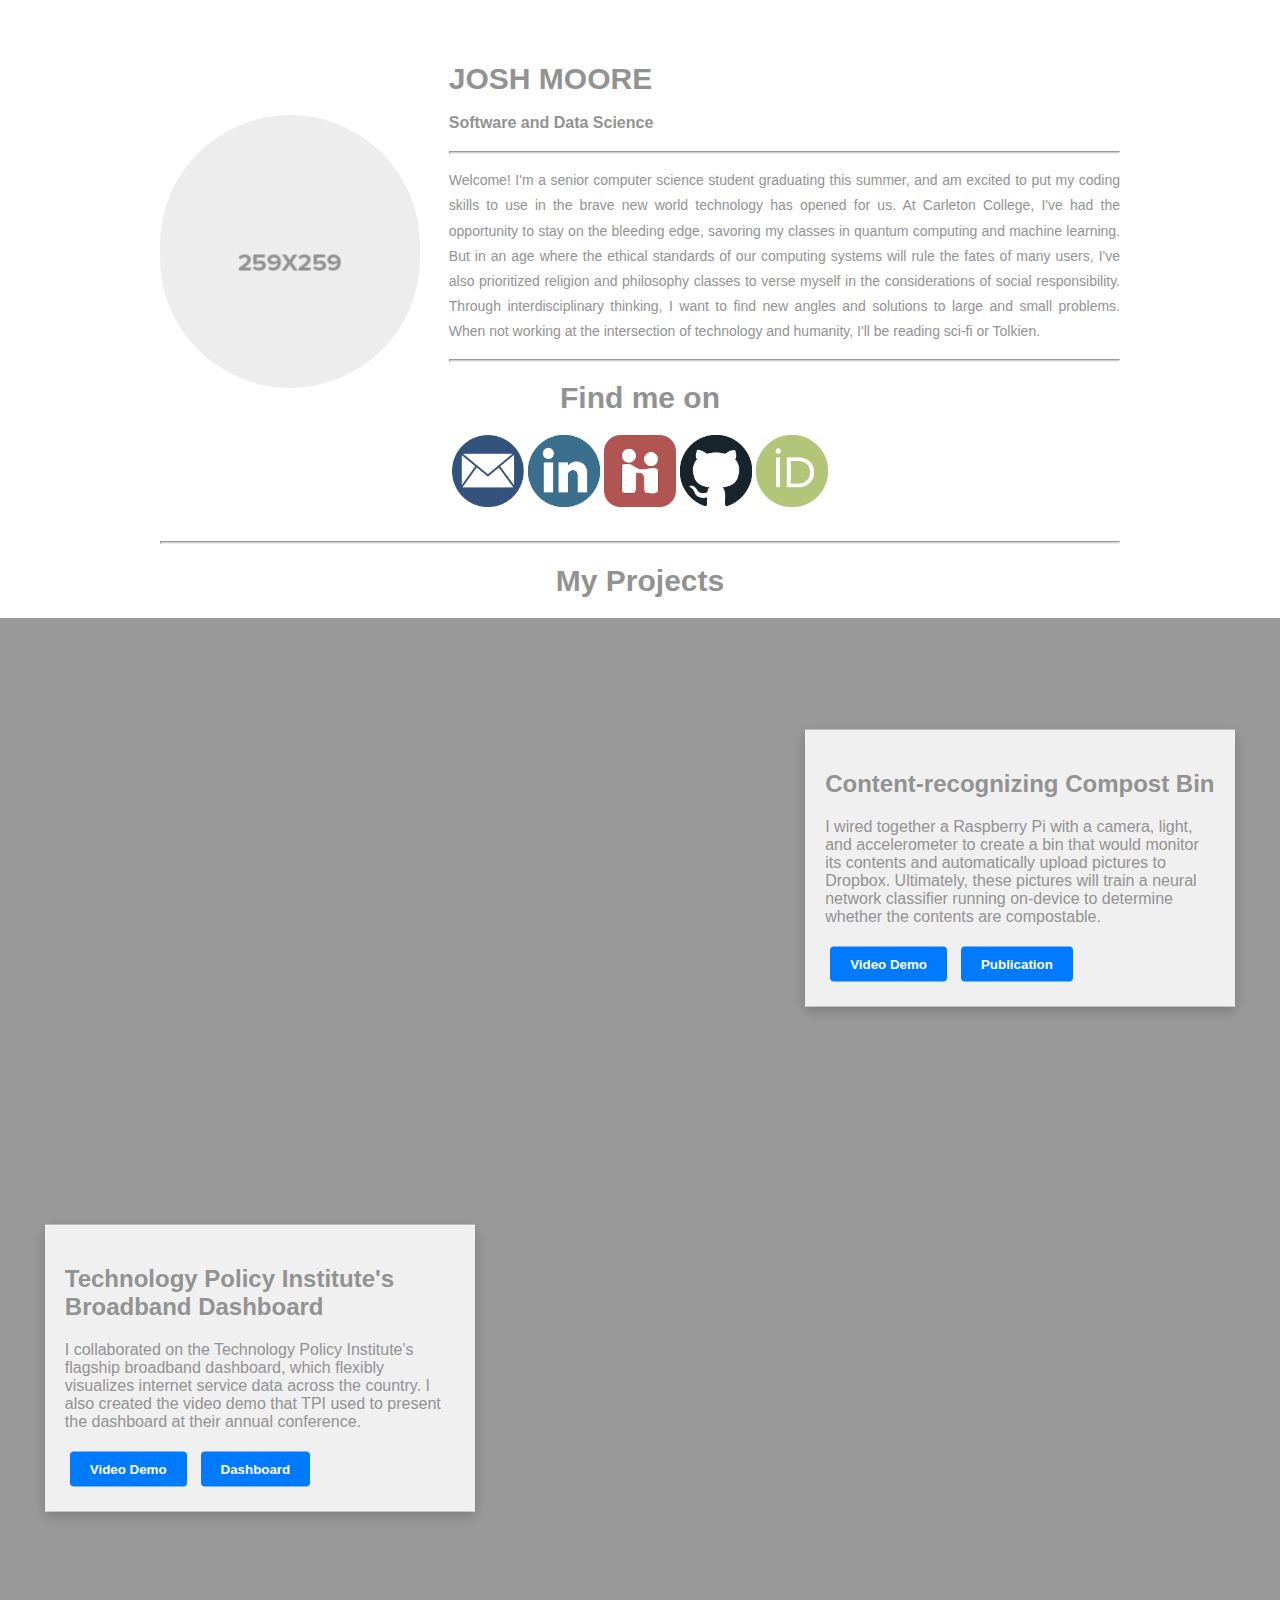
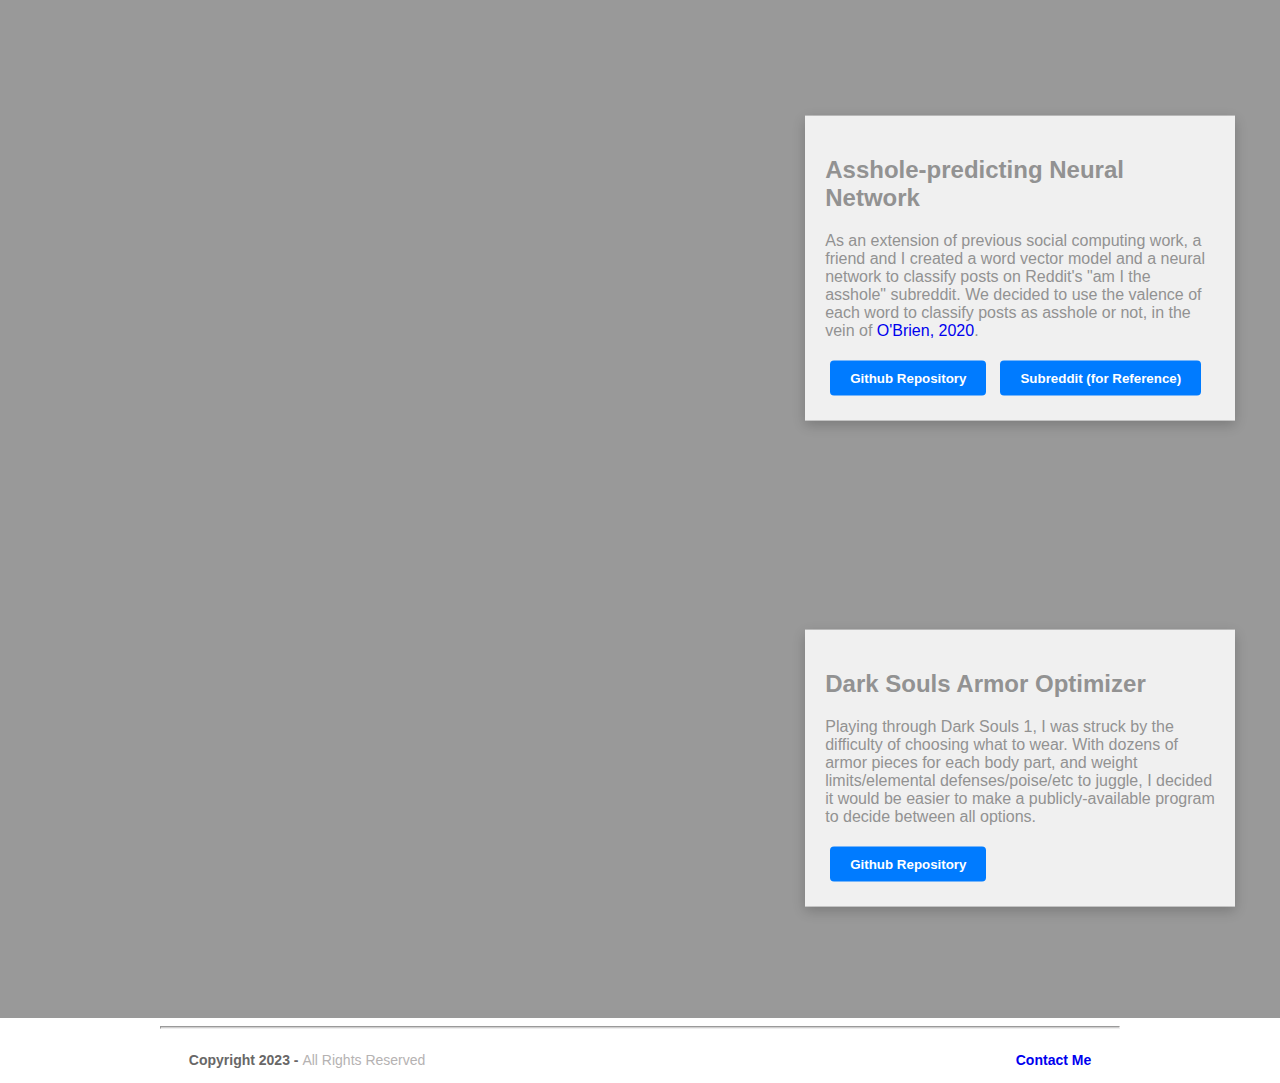
==== commit 43dfbd4b: "mobile" ====
--- a/index.html
+++ b/index.html
@@ -26,7 +26,7 @@
     <p>Welcome! I'm a senior computer science student graduating this summer, and am excited to put my coding skills to use in the brave new world technology has opened for us. At Carleton College, I've had the opportunity to stay on the bleeding edge, savoring my classes in quantum computing and machine learning. But in an age where the ethical standards of our computing systems will rule the fates of many users, I've also prioritized religion and philosophy classes to verse myself in the considerations of social responsibility. Through interdisciplinary thinking, I want to find new angles and solutions to large and small problems. 
 
 	When not working at the intersection of technology and humanity, I'll be reading sci-fi or Tolkien.</p>
-	  <hr>
+	<hr>
   </section>
   <!-- Links to Social network accounts -->
 <h2 id="socials-label">Find me on</h2>
--- a/styles/aboutPageStyle.css
+++ b/styles/aboutPageStyle.css
@@ -47,7 +47,6 @@
     background-size: cover; /* Cover ensures the image covers the entire container */
     background-position: center; /* Centers the background image */
     position: relative; /* Allows absolute positioning of elements inside */
-    /*width: calc(100vw - 15px);  17 is the approx. width of the vertical scrollbar */
     height: 500px; /* Adjust the height as needed */
 	
     background-repeat: no-repeat;
@@ -63,13 +62,12 @@
     position: absolute;
     top: 50%; /* Center vertically */
     transform: translateY(-50%);
-    width: 27.2%; /* Adjust as needed */
+    width: min(390px, 83%); /* Adjust as needed */
     background-color: #f0f0f0; /* Your chosen background color */
     padding: 20px;
     box-shadow: 0 4px 12px rgba(0,0,0,0.2); /* Optional: adds depth */
     /* Add more styling as needed */
 }
-
 .project-content.right {right: 3.5%;}
 .project-content.left {left: 3.5%;}
 
@@ -100,9 +98,7 @@
 
 
 
-a {
-	text-decoration: none;
-}
+a {text-decoration: none;}
 /* Add responsive design adjustments and other stylings as needed */
 
 
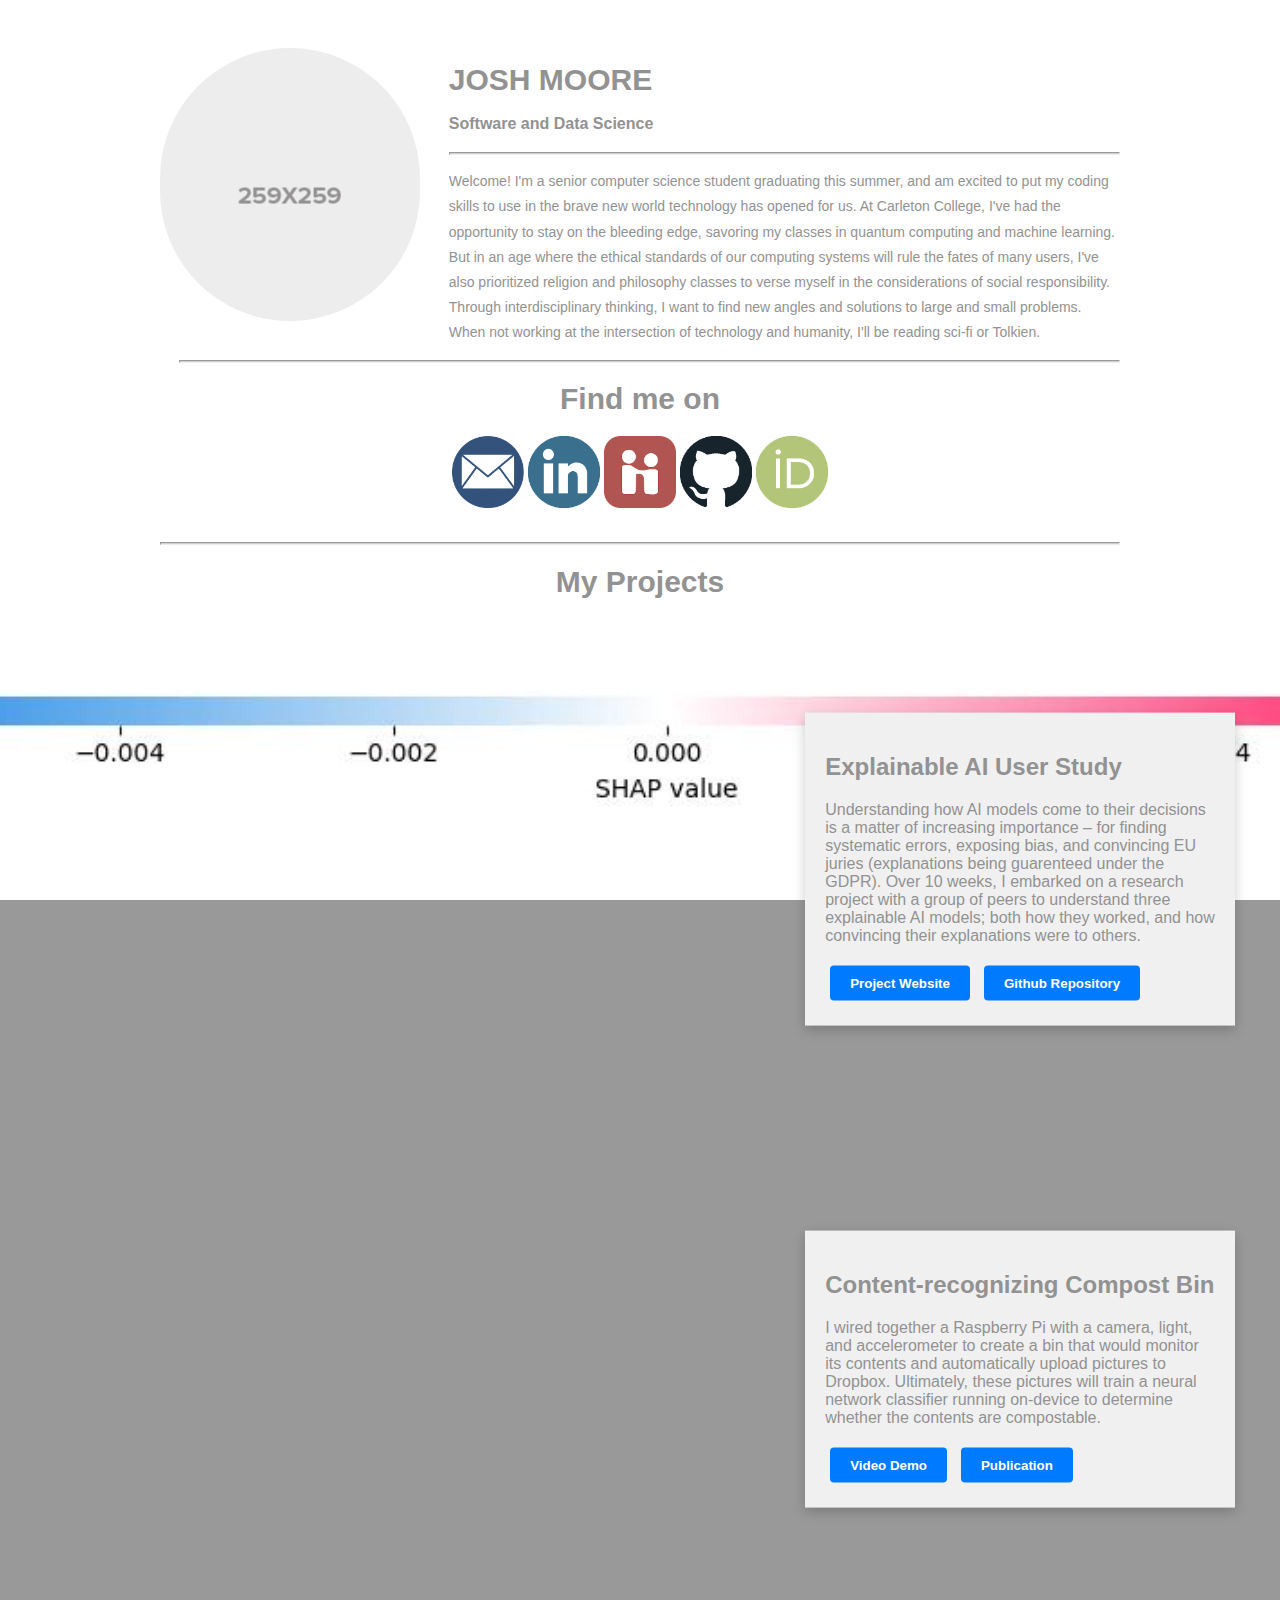
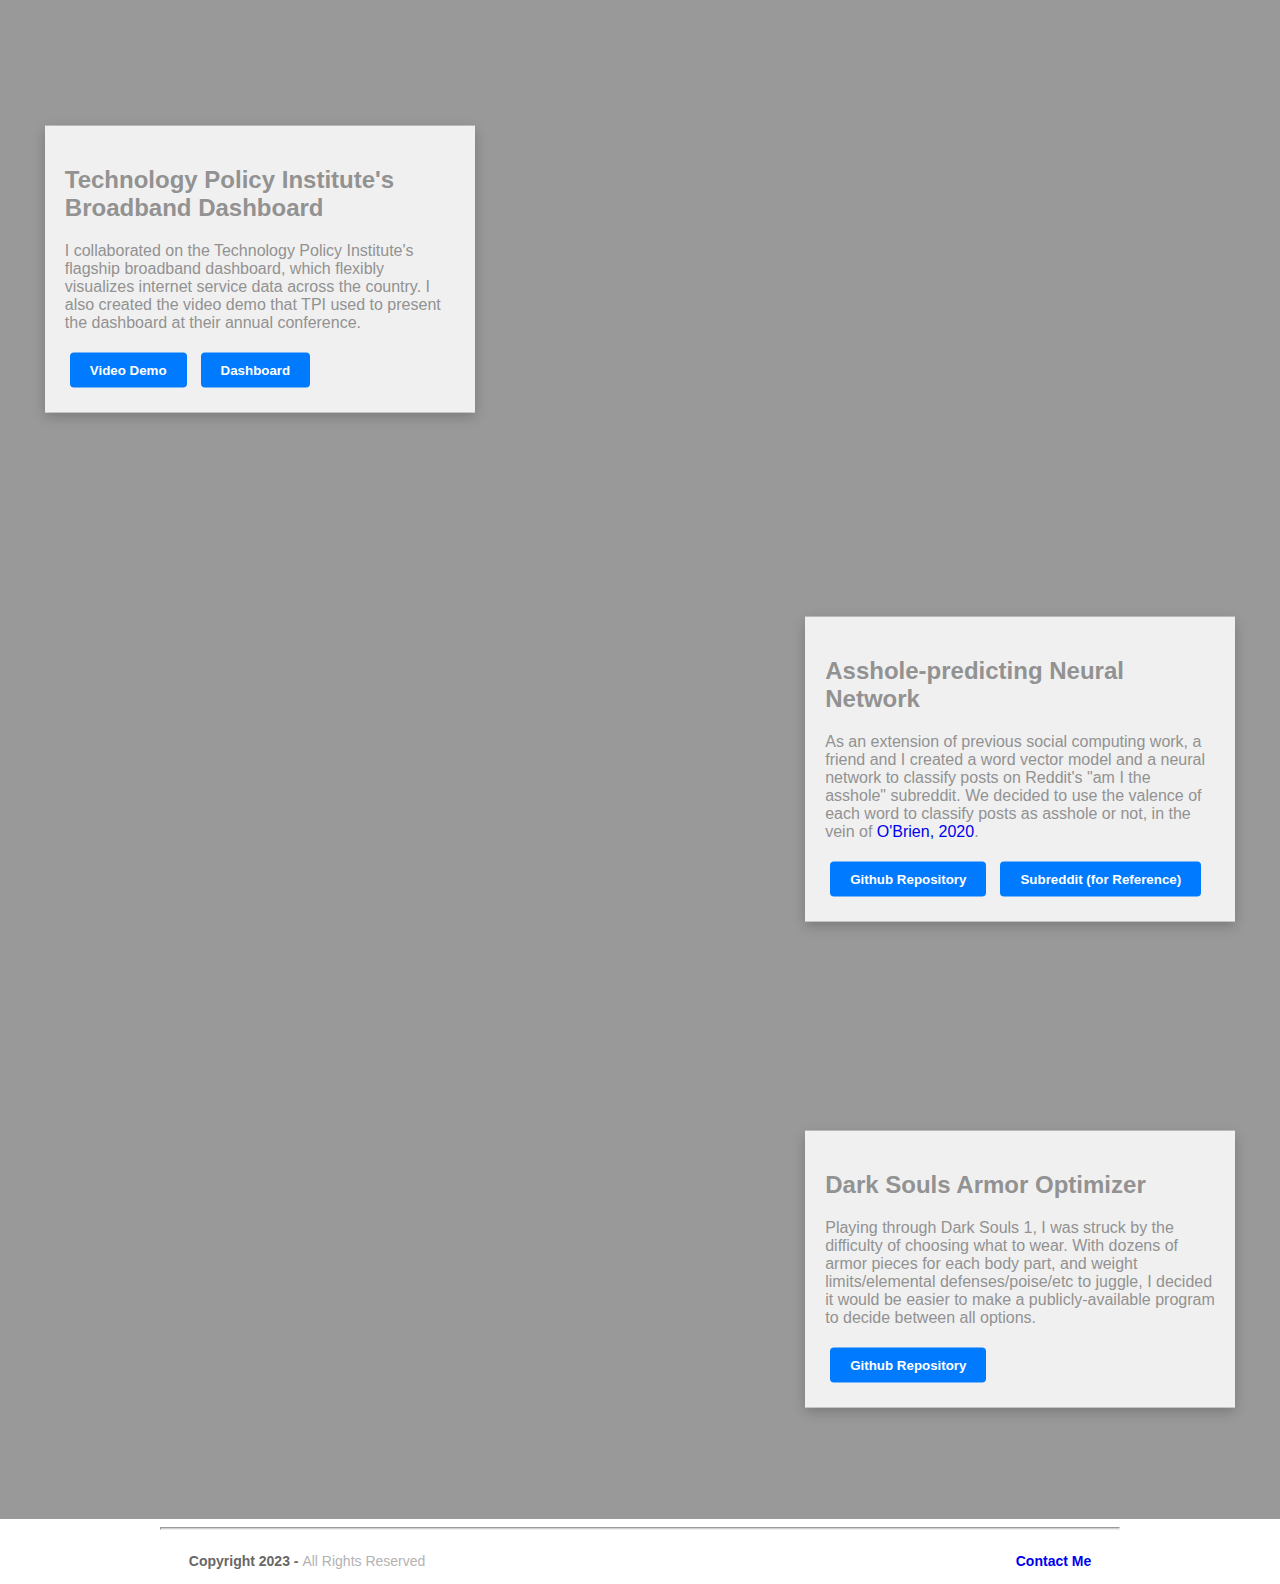
==== commit f915c2d3: "comps project" ====
--- a/index.html
+++ b/index.html
@@ -52,6 +52,15 @@
 <!-- content -->
 <h2 id="projects-label">My Projects</h2>
   <section class="mainContent"> 
+	<div id="comps" class="project-bar">
+      <div class="project-content right">
+        <h2>Explainable AI User Study</h2>
+        <p>Understanding how AI models come to their decisions is a matter of increasing importance – for finding systematic errors, exposing bias, and convincing EU juries (explanations being guarenteed under the GDPR). Over 10 weeks, I embarked on a research project with a group of peers to understand three explainable AI models; both how they worked, and how convincing their explanations were to others.</p>
+        <a href="https://cs.carleton.edu/cs_comps/2324/explainable-ai/final-results/"><button class="project-button">Project Website</button></a>
+        <a href="https://github.com/cosmcbun/Explainable-Ai-Comps-2024/"><button class="project-button">Github Repository</button></a>
+      </div>
+    </div>
+	  
 	<div id="compost" class="project-bar">
       <div class="project-content right">
         <h2>Content-recognizing Compost Bin</h2>
--- a/styles/aboutPageStyle.css
+++ b/styles/aboutPageStyle.css
@@ -5,7 +5,7 @@
 	margin-left: auto;
 	margin-right: auto;
 	width: 92%;
-	max-width: 960px;
+	max-width: min(960px, 100%);
 	padding-left: 2.275%;
 	padding-right: 2.275%;
 }
@@ -53,6 +53,7 @@
 	background-attachment: fixed;
 }
 
+#comps {background-image: url('../images/comps project/bengal.jpg');}
 #compost {background-image: url('../images/compost project/dutch.JPG');}
 #tpi {background-image: url('../images/tpi project/clean.png');}
 #aita {background-image: url('../images/aita project/base.png');}
@@ -196,7 +197,7 @@
 	font-weight: 400;
 }
 
-/* Media query for Mobile devices
+/* Media query for Mobile devices */
 @media only screen and (min-width : 285px) and (max-width : 480px) {
 /* Header */
 header {
@@ -207,6 +208,7 @@
 	display: inline-block;
 }
 header .profilePhoto {
+	margin-top: 10%;
 	display: inline-block;
 }
 header .profileHeader {
@@ -272,7 +274,7 @@
 }
 }
 
-/* Media Query for Tablets
+/* Media Query for Tablets */
 @media only screen and (min-width : 481px) and (max-width : 1024px) {
 /* Header */
 header {
@@ -284,15 +286,20 @@
 	font-family: 'Montserrat', sans-serif;
 }
 header .profilePhoto {
+	clear: both;
 	float: left;
-	clear: both;
-	margin-right: 3%;
-	margin-top: 5%;
+    margin-right: 3%; /* Adjust the right margin as needed */
+    margin-top: 3%;  /* Slightly less top margin for smaller screens */
 }
 header .profileHeader {
 	text-align: left;
-	margin-top: 7%;
-}
+    margin-left: 2%; /* Optional: Add some space between the photo and header */
+    padding-top: 3%; /* Adjust the top padding to better align with the photo */
+}
+header .profileHeader hr {
+	clear: both;
+}
+	
 header .socialNetworkNavBar .socialNetworkNav {
 	width: 74px;
 	height: 74px;
@@ -352,8 +359,7 @@
 }
 }
 
-
-/* Desktops and laptops  */
+/* Desktops and laptops */
 @media only screen and (min-width:1025px) {
 /* Header */
 header .profileLogo .logoPlaceholder {
@@ -361,14 +367,20 @@
 	margin-bottom: 50px;
 }
 header .profilePhoto {
-	float: left;
-	clear: both;
-	margin-right: 3%;
+	clear: both;
+    float: left;
+    margin-right: 3%; /* Adjust the right margin as needed */
+    margin-top: 5%;  /* Adjust the top margin to align with the header */
 }
 header .profileHeader {
 	text-align: left;
-	padding-top: 10%;
-}
+    margin-left: 2%; /* Optional: Add some space between the photo and header */
+    padding-top: 5%; /* Adjust the top padding to align with the photo */
+}
+	
+	
+	
+	
 header .socialNetworkNavBar .socialNetworkNav {
 	width: 74px;
 	height: 74px;
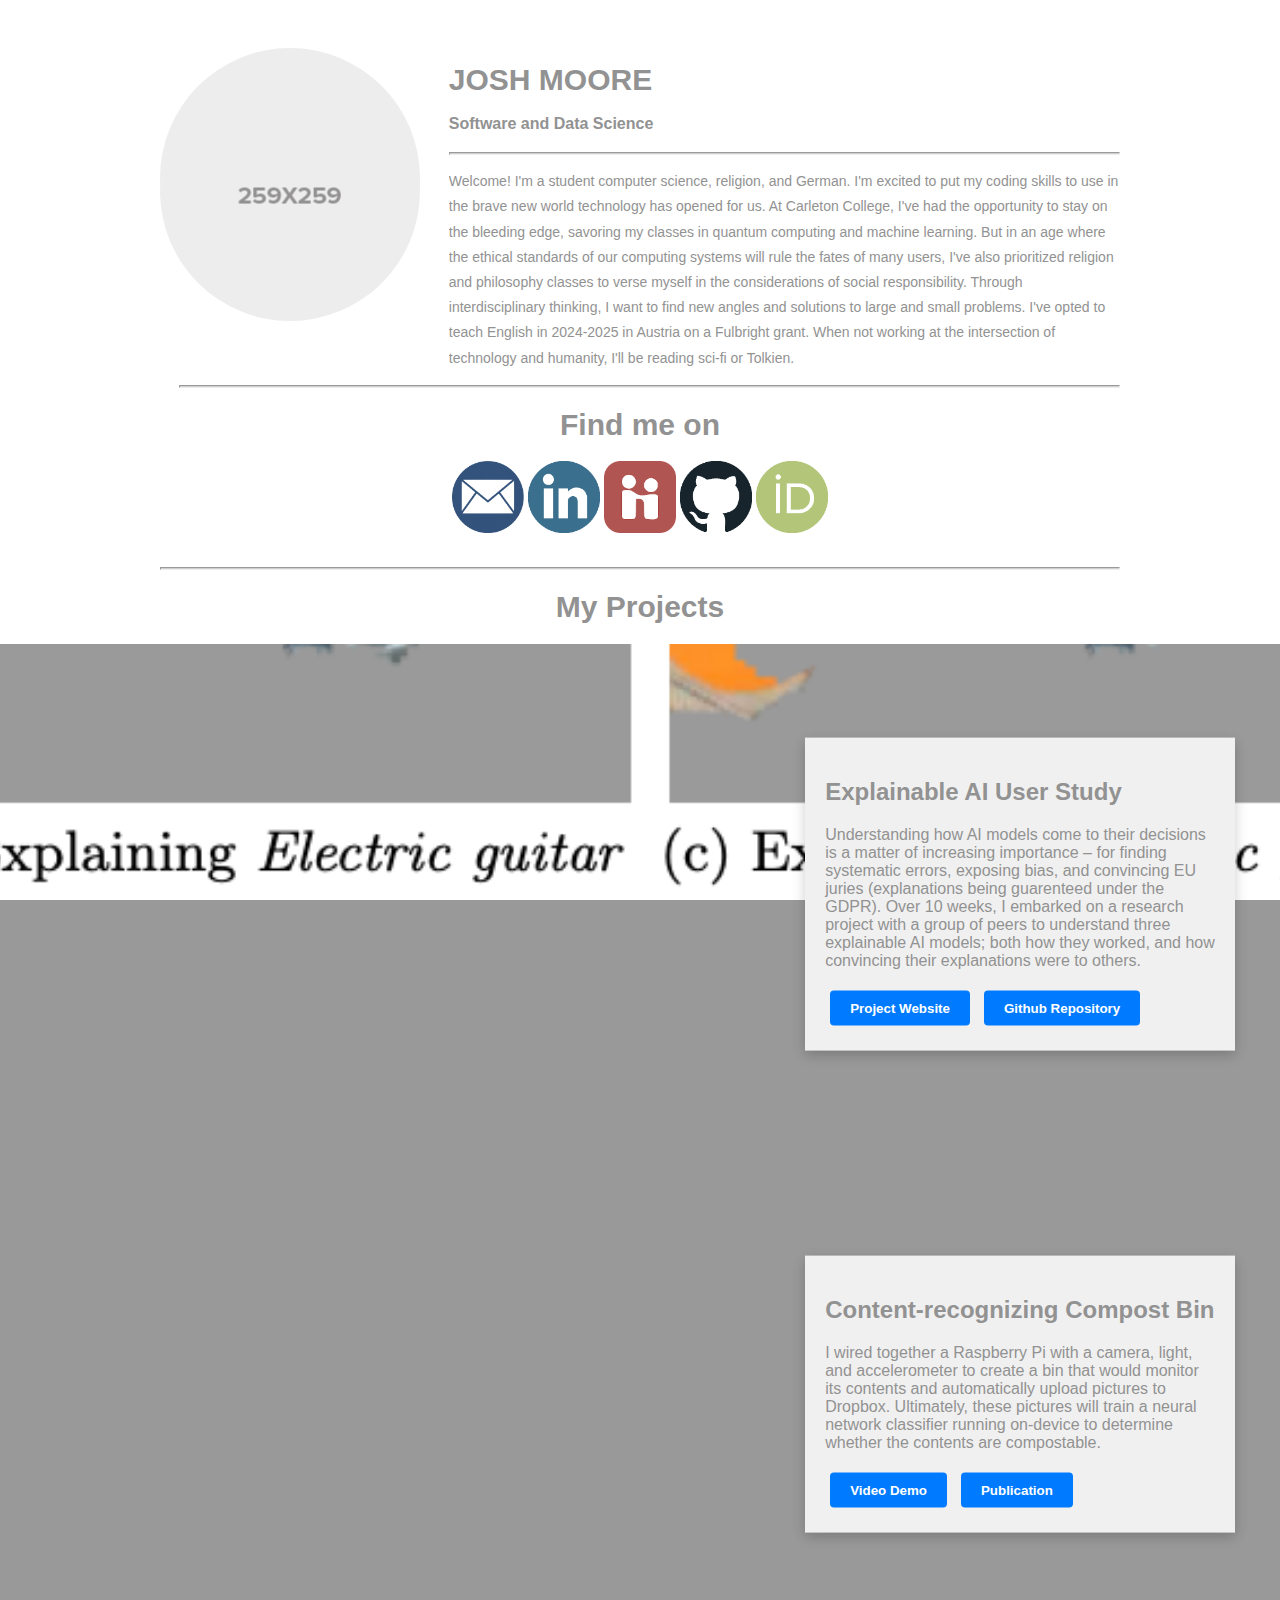
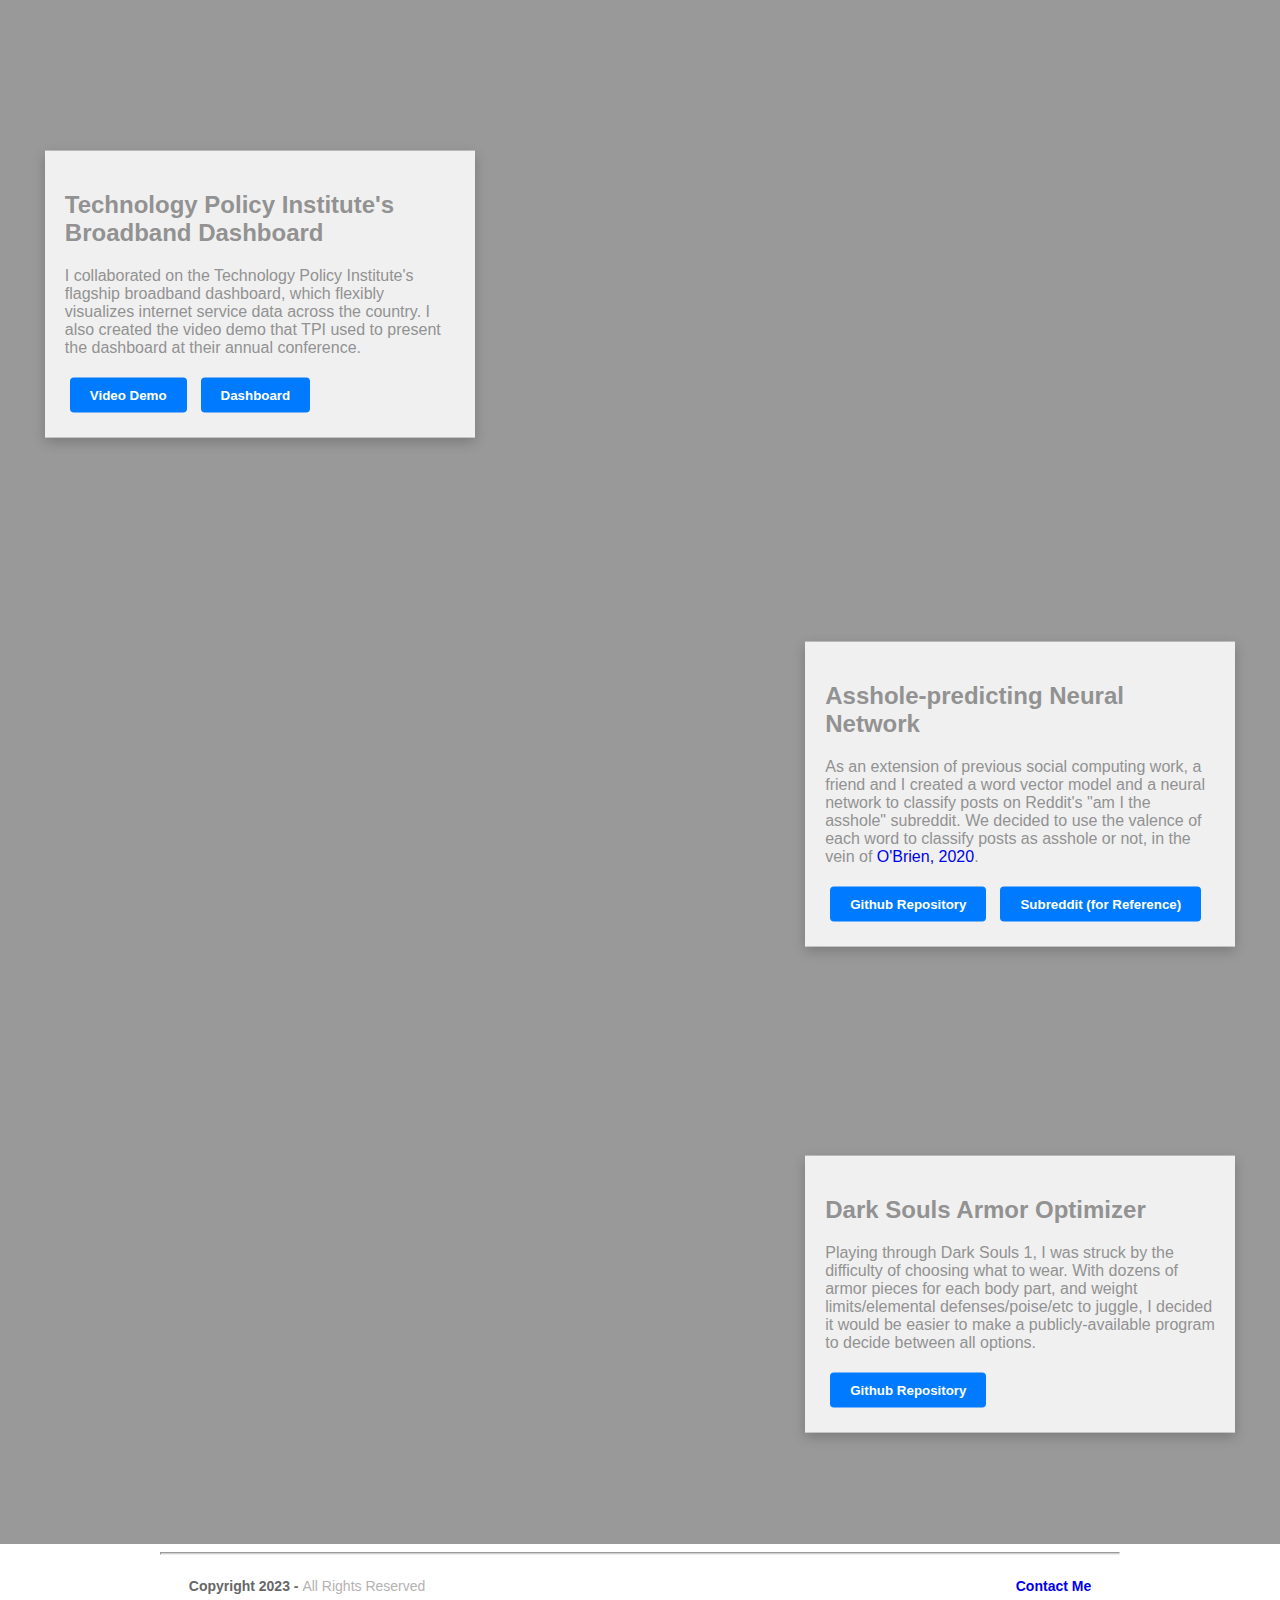
==== commit 882cddca: "added resume" ====
--- a/index.html
+++ b/index.html
@@ -23,7 +23,7 @@
     <h1>JOSH MOORE</h1>
     <h3>Software and Data Science</h3>
     <hr>
-    <p>Welcome! I'm a senior computer science student graduating this summer, and am excited to put my coding skills to use in the brave new world technology has opened for us. At Carleton College, I've had the opportunity to stay on the bleeding edge, savoring my classes in quantum computing and machine learning. But in an age where the ethical standards of our computing systems will rule the fates of many users, I've also prioritized religion and philosophy classes to verse myself in the considerations of social responsibility. Through interdisciplinary thinking, I want to find new angles and solutions to large and small problems. 
+    <p>Welcome! I'm a student computer science, religion, and German. I'm excited to put my coding skills to use in the brave new world technology has opened for us. At Carleton College, I've had the opportunity to stay on the bleeding edge, savoring my classes in quantum computing and machine learning. But in an age where the ethical standards of our computing systems will rule the fates of many users, I've also prioritized religion and philosophy classes to verse myself in the considerations of social responsibility. Through interdisciplinary thinking, I want to find new angles and solutions to large and small problems. I've opted to teach English in 2024-2025 in Austria on a Fulbright grant.
 
 	When not working at the intersection of technology and humanity, I'll be reading sci-fi or Tolkien.</p>
 	<hr>
--- a/styles/aboutPageStyle.css
+++ b/styles/aboutPageStyle.css
@@ -53,7 +53,7 @@
 	background-attachment: fixed;
 }
 
-#comps {background-image: url('../images/comps project/bengal.jpg');}
+#comps {background-image: url('../images/comps project/lime-explanation.png');}
 #compost {background-image: url('../images/compost project/dutch.JPG');}
 #tpi {background-image: url('../images/tpi project/clean.png');}
 #aita {background-image: url('../images/aita project/base.png');}
